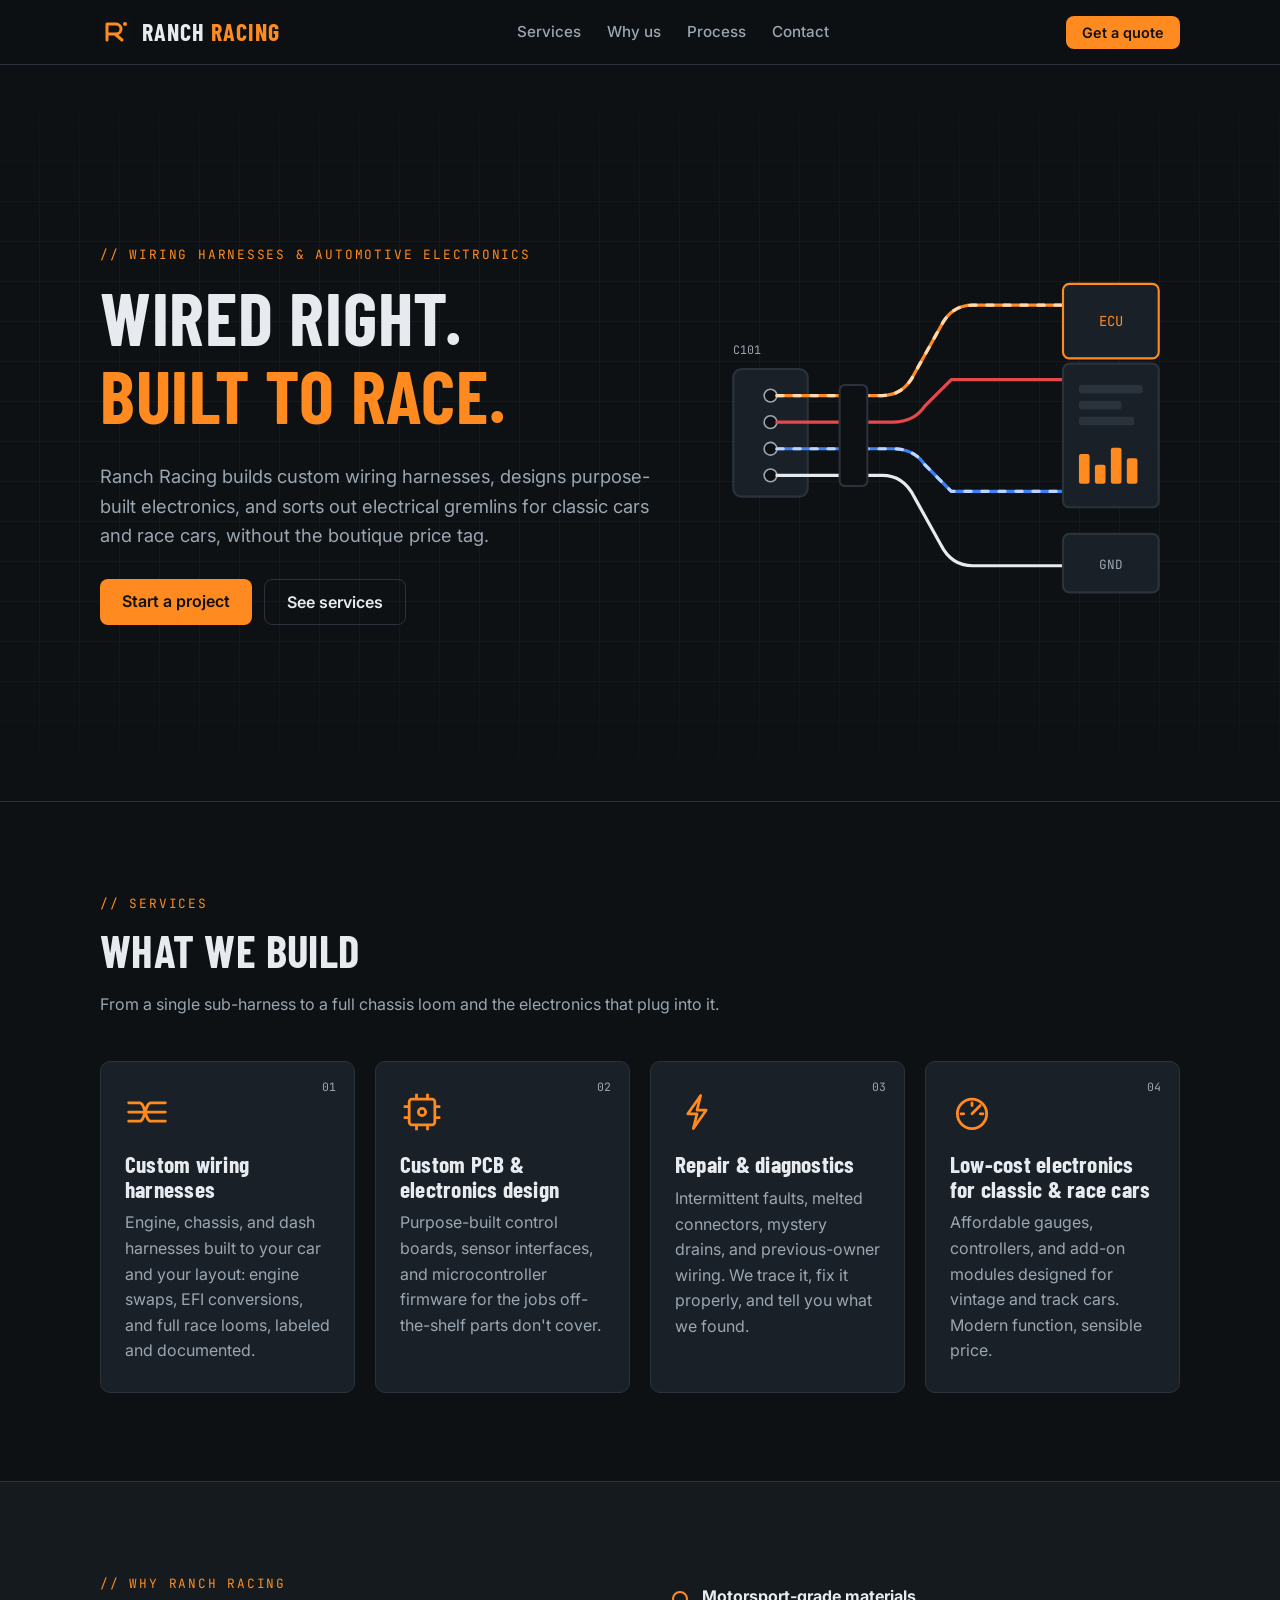
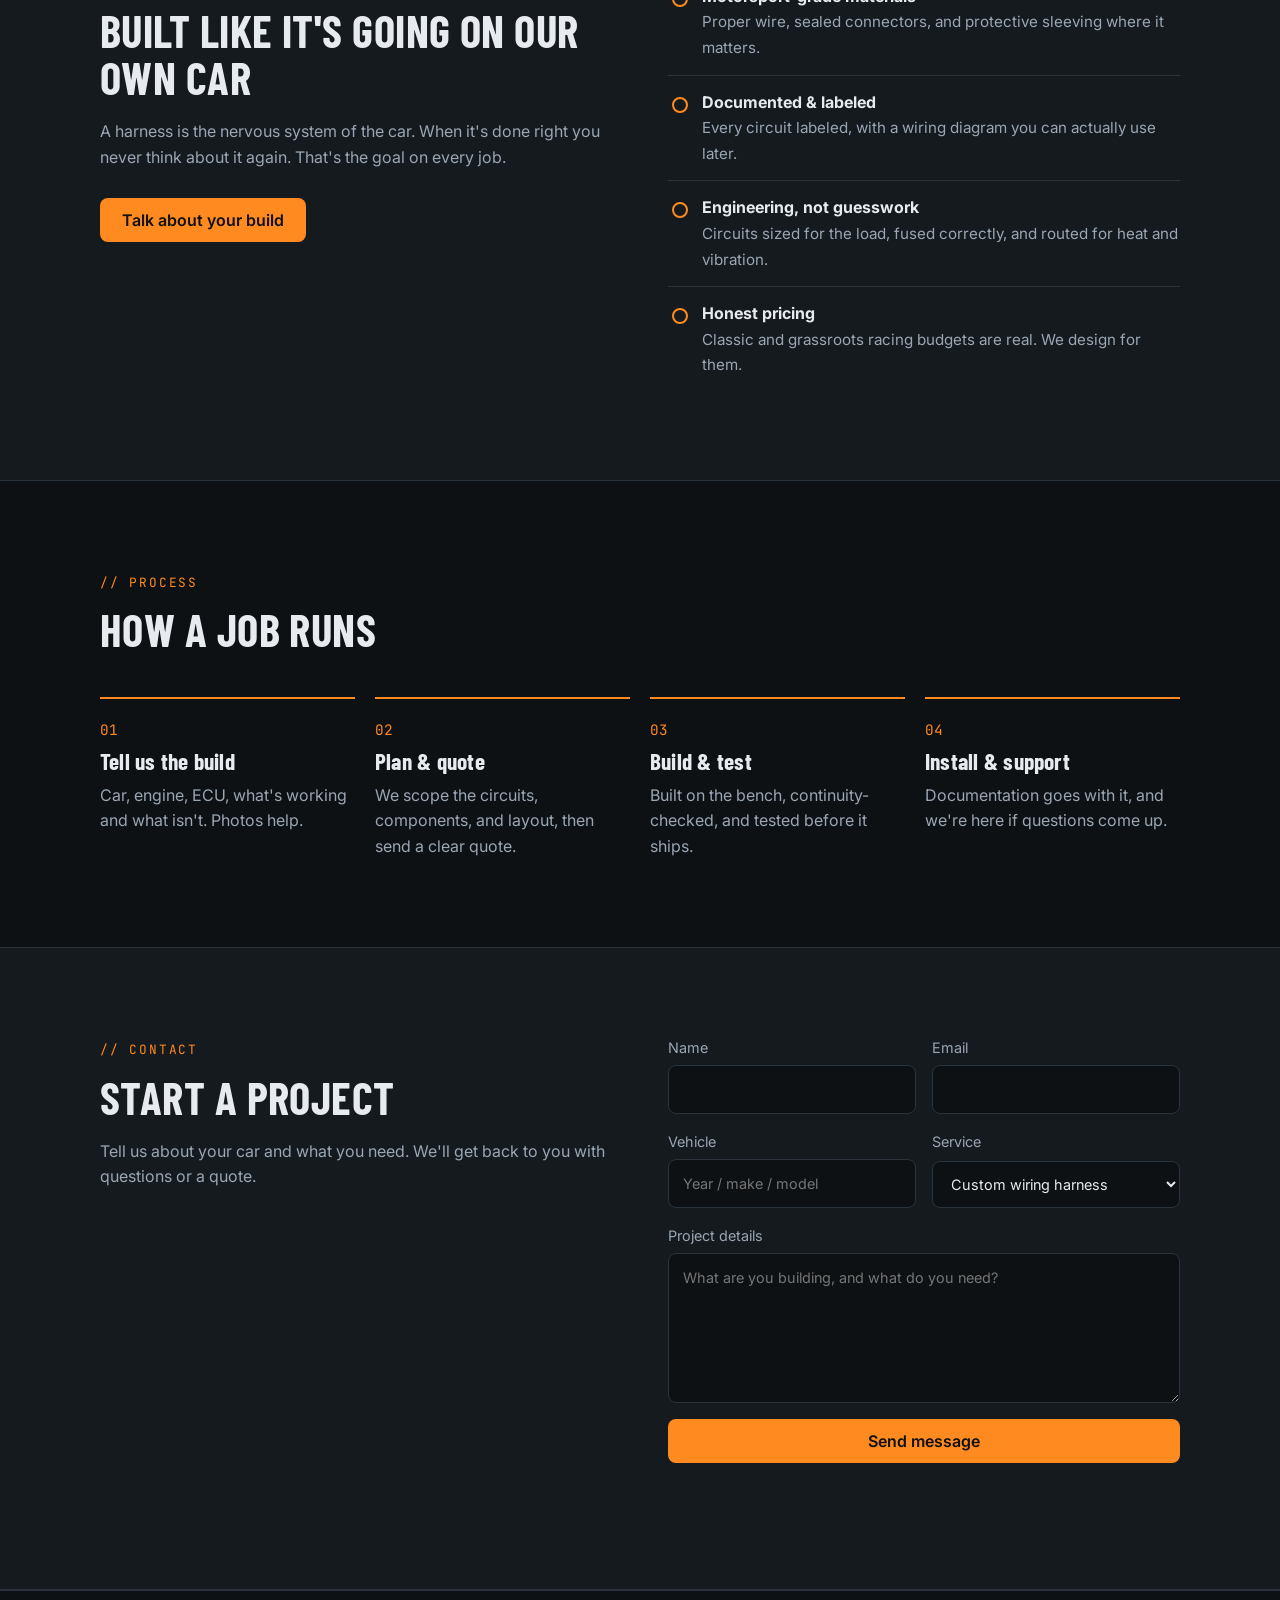
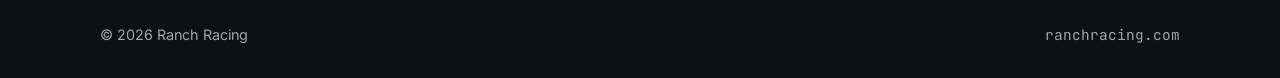
==== index.html @ ec474443 "Initial Ranch Racing site Co-Authored-By: Claude Opus 5.5 <noreply@anthropic.com>" ====
<!doctype html>
<html lang="en">
<head>
  <meta charset="utf-8">
  <meta name="viewport" content="width=device-width, initial-scale=1">
  <title>Ranch Racing | Custom Wiring Harnesses & Automotive Electronics</title>
  <meta name="description" content="Ranch Racing builds custom wiring harnesses, designs custom PCBs and electronics, and repairs electrical systems for classic cars and race cars.">
  <link rel="canonical" href="https://ranchracing.com/">
  <link rel="icon" href="favicon.svg" type="image/svg+xml">
  <meta property="og:title" content="Ranch Racing">
  <meta property="og:description" content="Custom wiring harnesses and low-cost electronics for classic cars and race cars.">
  <meta property="og:url" content="https://ranchracing.com/">
  <meta property="og:type" content="website">
  <link rel="preconnect" href="https://fonts.googleapis.com">
  <link rel="preconnect" href="https://fonts.gstatic.com" crossorigin>
  <link href="https://fonts.googleapis.com/css2?family=Barlow+Condensed:wght@600;700&family=Inter:wght@400;500;600&family=JetBrains+Mono:wght@400;500&display=swap" rel="stylesheet">
  <style>
    :root {
      --bg: #0e1114;
      --bg-2: #151a1f;
      --panel: #1a2027;
      --line: #2a323b;
      --text: #e7ebef;
      --muted: #9aa6b2;
      --accent: #ff8a1f;
      --accent-2: #ffb35c;
      --ok: #3ddc84;
      --radius: 10px;
      --wrap: 1120px;
    }
    * { box-sizing: border-box; }
    html { scroll-behavior: smooth; }
    body {
      margin: 0;
      background: var(--bg);
      color: var(--text);
      font: 16px/1.6 Inter, system-ui, -apple-system, Segoe UI, Roboto, sans-serif;
      -webkit-font-smoothing: antialiased;
    }
    a { color: var(--accent); }
    img, svg { max-width: 100%; display: block; }
    .wrap { max-width: var(--wrap); margin: 0 auto; padding: 0 20px; }
    .mono { font-family: "JetBrains Mono", ui-monospace, monospace; }
    h1, h2, h3 { font-family: "Barlow Condensed", Inter, sans-serif; letter-spacing: .01em; line-height: 1.05; margin: 0 0 .4em; }
    h1 { font-size: clamp(2.6rem, 7vw, 4.6rem); text-transform: uppercase; }
    h2 { font-size: clamp(2rem, 4.5vw, 2.8rem); text-transform: uppercase; }
    h3 { font-size: 1.45rem; }
    p { margin: 0 0 1em; }
    .eyebrow {
      font-family: "JetBrains Mono", monospace; font-size: .8rem; color: var(--accent);
      text-transform: uppercase; letter-spacing: .14em; margin-bottom: .8rem; display: inline-block;
    }

    /* Header */
    header {
      position: sticky; top: 0; z-index: 10;
      background: rgba(14,17,20,.88); backdrop-filter: blur(8px);
      border-bottom: 1px solid var(--line);
    }
    .nav { display: flex; align-items: center; justify-content: space-between; height: 64px; gap: 16px; }
    .brand { display: flex; align-items: center; gap: 10px; text-decoration: none; color: var(--text); }
    .brand img { width: 32px; height: 32px; }
    .brand span { font-family: "Barlow Condensed", sans-serif; font-weight: 700; font-size: 1.5rem; text-transform: uppercase; letter-spacing: .04em; }
    .brand b { color: var(--accent); font-weight: 700; }
    nav ul { list-style: none; display: flex; gap: 26px; margin: 0; padding: 0; }
    nav a { color: var(--muted); text-decoration: none; font-weight: 500; font-size: .95rem; }
    nav a:hover { color: var(--text); }
    .btn {
      display: inline-block; background: var(--accent); color: #111; font-weight: 600;
      padding: 12px 22px; border-radius: 8px; text-decoration: none; border: 0; cursor: pointer;
      font: 600 1rem Inter, sans-serif; transition: background .15s;
    }
    .btn:hover { background: var(--accent-2); }
    .btn.ghost { background: transparent; color: var(--text); border: 1px solid var(--line); }
    .btn.ghost:hover { border-color: var(--accent); }
    .nav .btn { padding: 8px 16px; font-size: .9rem; }
    @media (max-width: 760px) { nav ul { display: none; } }

    /* Hero */
    .hero {
      position: relative; overflow: hidden; border-bottom: 1px solid var(--line);
      background:
        linear-gradient(var(--bg) 0, transparent 30%, transparent 70%, var(--bg) 100%),
        repeating-linear-gradient(0deg, transparent 0 39px, rgba(255,255,255,.035) 39px 40px),
        repeating-linear-gradient(90deg, transparent 0 39px, rgba(255,255,255,.035) 39px 40px);
    }
    .hero .wrap { display: grid; grid-template-columns: 1.1fr .9fr; gap: 40px; align-items: center; padding-top: 88px; padding-bottom: 88px; }
    .hero p.lead { font-size: 1.15rem; color: var(--muted); max-width: 34em; }
    .hero h1 em { font-style: normal; color: var(--accent); }
    .cta { display: flex; gap: 12px; flex-wrap: wrap; margin-top: 28px; }
    .schematic { width: 100%; height: auto; }
    .schematic .wire { fill: none; stroke-width: 3; stroke-linecap: round; stroke-linejoin: round; }
    .schematic .flow { stroke-dasharray: 6 10; animation: flow 1.6s linear infinite; }
    @keyframes flow { to { stroke-dashoffset: -32; } }
    @media (prefers-reduced-motion: reduce) { .schematic .flow { animation: none; } html { scroll-behavior: auto; } }
    @media (max-width: 860px) {
      .hero .wrap { grid-template-columns: 1fr; padding-top: 56px; padding-bottom: 56px; }
      .hero .art { max-width: 460px; }
    }

    /* Sections */
    section { padding: 88px 0; }
    section.alt { background: var(--bg-2); border-top: 1px solid var(--line); border-bottom: 1px solid var(--line); }
    .section-head { max-width: 640px; margin-bottom: 44px; }
    .section-head p { color: var(--muted); }

    .grid { display: grid; gap: 20px; grid-template-columns: repeat(auto-fit, minmax(240px, 1fr)); }
    .card {
      background: var(--panel); border: 1px solid var(--line); border-radius: var(--radius);
      padding: 28px 24px; position: relative; transition: border-color .15s, transform .15s;
    }
    .card:hover { border-color: var(--accent); transform: translateY(-2px); }
    .card .icon { width: 44px; height: 44px; margin-bottom: 18px; color: var(--accent); }
    .card p { color: var(--muted); margin: 0; }
    .card .tag { position: absolute; top: 16px; right: 18px; font-size: .72rem; color: var(--muted); }

    .split { display: grid; grid-template-columns: 1fr 1fr; gap: 56px; align-items: start; }
    @media (max-width: 860px) { .split { grid-template-columns: 1fr; gap: 32px; } }
    .checklist { list-style: none; padding: 0; margin: 0; }
    .checklist li { padding: 14px 0 14px 34px; border-bottom: 1px solid var(--line); position: relative; }
    .checklist li:last-child { border-bottom: 0; }
    .checklist li::before {
      content: ""; position: absolute; left: 4px; top: 21px; width: 12px; height: 12px;
      border: 2px solid var(--accent); border-radius: 50%;
    }
    .checklist strong { display: block; }
    .checklist span { color: var(--muted); font-size: .95rem; }

    .steps { counter-reset: step; display: grid; gap: 20px; grid-template-columns: repeat(auto-fit, minmax(200px, 1fr)); }
    .step { border-top: 2px solid var(--accent); padding-top: 18px; }
    .step::before { counter-increment: step; content: "0" counter(step); font-family: "JetBrains Mono", monospace; color: var(--accent); font-size: .9rem; }
    .step h3 { margin-top: 6px; }
    .step p { color: var(--muted); margin: 0; }

    /* Contact */
    form { display: grid; gap: 16px; }
    .row { display: grid; grid-template-columns: 1fr 1fr; gap: 16px; }
    @media (max-width: 560px) { .row { grid-template-columns: 1fr; } }
    label { display: grid; gap: 6px; font-size: .9rem; color: var(--muted); }
    input, select, textarea {
      width: 100%; background: var(--bg); color: var(--text); border: 1px solid var(--line);
      border-radius: 8px; padding: 12px 14px; font: inherit;
    }
    input:focus, select:focus, textarea:focus { outline: none; border-color: var(--accent); box-shadow: 0 0 0 3px rgba(255,138,31,.2); }
    textarea { min-height: 150px; resize: vertical; }
    .form-note { font-size: .85rem; color: var(--muted); margin: 0; }
    .form-status { font-size: .95rem; margin: 0; min-height: 1.4em; }
    .form-status.ok { color: var(--ok); }
    .form-status.err { color: #ff6b6b; }
    .hp { position: absolute; left: -9999px; }

    footer { border-top: 1px solid var(--line); padding: 32px 0; color: var(--muted); font-size: .9rem; }
    footer .wrap { display: flex; justify-content: space-between; gap: 16px; flex-wrap: wrap; }
  </style>
</head>
<body>

<header>
  <div class="wrap nav">
    <a class="brand" href="#top" aria-label="Ranch Racing home">
      <img src="favicon.svg" alt="">
      <span>Ranch <b>Racing</b></span>
    </a>
    <nav aria-label="Main">
      <ul>
        <li><a href="#services">Services</a></li>
        <li><a href="#why">Why us</a></li>
        <li><a href="#process">Process</a></li>
        <li><a href="#contact">Contact</a></li>
      </ul>
    </nav>
    <a class="btn" href="#contact">Get a quote</a>
  </div>
</header>

<main id="top">
  <section class="hero">
    <div class="wrap">
      <div>
        <span class="eyebrow">// Wiring harnesses &amp; automotive electronics</span>
        <h1>Wired right.<br><em>Built to race.</em></h1>
        <p class="lead">Ranch Racing builds custom wiring harnesses, designs purpose-built electronics, and sorts out electrical gremlins for classic cars and race cars, without the boutique price tag.</p>
        <div class="cta">
          <a class="btn" href="#contact">Start a project</a>
          <a class="btn ghost" href="#services">See services</a>
        </div>
      </div>
      <div class="art" aria-hidden="true">
        <svg class="schematic" viewBox="0 0 440 340">
          <!-- connector block -->
          <rect x="20" y="110" width="70" height="120" rx="8" fill="#1a2027" stroke="#2a323b" stroke-width="2"/>
          <g fill="#0e1114" stroke="#9aa6b2" stroke-width="1.5">
            <circle cx="55" cy="135" r="6"/><circle cx="55" cy="160" r="6"/><circle cx="55" cy="185" r="6"/><circle cx="55" cy="210" r="6"/>
          </g>
          <!-- wires -->
          <path class="wire" stroke="#ff8a1f" d="M61 135 H160 Q180 135 190 115 L215 70 Q225 50 245 50 H330"/>
          <path class="wire flow" stroke="#ffd9b0" d="M61 135 H160 Q180 135 190 115 L215 70 Q225 50 245 50 H330"/>
          <path class="wire" stroke="#e5484d" d="M61 160 H170 Q190 160 200 145 L225 120 H330"/>
          <path class="wire" stroke="#3b82f6" d="M61 185 H170 Q190 185 200 200 L225 225 H330"/>
          <path class="wire flow" stroke="#bcd4ff" d="M61 185 H170 Q190 185 200 200 L225 225 H330"/>
          <path class="wire" stroke="#e7ebef" d="M61 210 H160 Q180 210 190 230 L215 275 Q225 295 245 295 H330"/>
          <!-- heatshrink -->
          <rect x="120" y="125" width="26" height="95" rx="5" fill="#0e1114" stroke="#2a323b" stroke-width="2"/>
          <!-- module -->
          <rect x="330" y="30" width="90" height="70" rx="6" fill="#1a2027" stroke="#ff8a1f" stroke-width="2"/>
          <text x="375" y="70" fill="#ff8a1f" font-family="JetBrains Mono, monospace" font-size="13" text-anchor="middle">ECU</text>
          <rect x="330" y="105" width="90" height="135" rx="6" fill="#1a2027" stroke="#2a323b" stroke-width="2"/>
          <g fill="#2a323b"><rect x="345" y="125" width="60" height="8" rx="2"/><rect x="345" y="140" width="40" height="8" rx="2"/><rect x="345" y="155" width="52" height="8" rx="2"/></g>
          <g fill="#ff8a1f"><rect x="345" y="190" width="10" height="28" rx="2"/><rect x="360" y="200" width="10" height="18" rx="2"/><rect x="375" y="184" width="10" height="34" rx="2"/><rect x="390" y="194" width="10" height="24" rx="2"/></g>
          <rect x="330" y="265" width="90" height="55" rx="6" fill="#1a2027" stroke="#2a323b" stroke-width="2"/>
          <text x="375" y="298" fill="#9aa6b2" font-family="JetBrains Mono, monospace" font-size="12" text-anchor="middle">GND</text>
          <text x="20" y="96" fill="#9aa6b2" font-family="JetBrains Mono, monospace" font-size="11">C101</text>
        </svg>
      </div>
    </div>
  </section>

  <section id="services">
    <div class="wrap">
      <div class="section-head">
        <span class="eyebrow">// Services</span>
        <h2>What we build</h2>
        <p>From a single sub-harness to a full chassis loom and the electronics that plug into it.</p>
      </div>
      <div class="grid">
        <article class="card">
          <span class="tag mono">01</span>
          <svg class="icon" viewBox="0 0 48 48" fill="none" stroke="currentColor" stroke-width="3" stroke-linecap="round"><path d="M4 14h12c6 0 6 20 12 20h16M4 24h40M4 34h12c6 0 6-20 12-20h16"/></svg>
          <h3>Custom wiring harnesses</h3>
          <p>Engine, chassis, and dash harnesses built to your car and your layout: engine swaps, EFI conversions, and full race looms, labeled and documented.</p>
        </article>
        <article class="card">
          <span class="tag mono">02</span>
          <svg class="icon" viewBox="0 0 48 48" fill="none" stroke="currentColor" stroke-width="3" stroke-linejoin="round"><rect x="10" y="10" width="28" height="28" rx="3"/><path d="M18 4v6M30 4v6M18 38v6M30 38v6M4 18h6M4 30h6M38 18h6M38 30h6"/><circle cx="24" cy="24" r="4"/></svg>
          <h3>Custom PCB &amp; electronics design</h3>
          <p>Purpose-built control boards, sensor interfaces, and microcontroller firmware for the jobs off-the-shelf parts don't cover.</p>
        </article>
        <article class="card">
          <span class="tag mono">03</span>
          <svg class="icon" viewBox="0 0 48 48" fill="none" stroke="currentColor" stroke-width="3" stroke-linecap="round" stroke-linejoin="round"><path d="M28 6 14 26h10l-4 16 14-20H24z"/></svg>
          <h3>Repair &amp; diagnostics</h3>
          <p>Intermittent faults, melted connectors, mystery drains, and previous-owner wiring. We trace it, fix it properly, and tell you what we found.</p>
        </article>
        <article class="card">
          <span class="tag mono">04</span>
          <svg class="icon" viewBox="0 0 48 48" fill="none" stroke="currentColor" stroke-width="3" stroke-linecap="round"><circle cx="24" cy="26" r="16"/><path d="M24 26 33 17M12 26h3M33 26h3M24 14v3"/></svg>
          <h3>Low-cost electronics for classic &amp; race cars</h3>
          <p>Affordable gauges, controllers, and add-on modules designed for vintage and track cars. Modern function, sensible price.</p>
        </article>
      </div>
    </div>
  </section>

  <section id="why" class="alt">
    <div class="wrap split">
      <div>
        <span class="eyebrow">// Why Ranch Racing</span>
        <h2>Built like it's going on our own car</h2>
        <p style="color:var(--muted)">A harness is the nervous system of the car. When it's done right you never think about it again. That's the goal on every job.</p>
        <a class="btn" href="#contact" style="margin-top:12px">Talk about your build</a>
      </div>
      <ul class="checklist">
        <li><strong>Motorsport-grade materials</strong><span>Proper wire, sealed connectors, and protective sleeving where it matters.</span></li>
        <li><strong>Documented &amp; labeled</strong><span>Every circuit labeled, with a wiring diagram you can actually use later.</span></li>
        <li><strong>Engineering, not guesswork</strong><span>Circuits sized for the load, fused correctly, and routed for heat and vibration.</span></li>
        <li><strong>Honest pricing</strong><span>Classic and grassroots racing budgets are real. We design for them.</span></li>
      </ul>
    </div>
  </section>

  <section id="process">
    <div class="wrap">
      <div class="section-head">
        <span class="eyebrow">// Process</span>
        <h2>How a job runs</h2>
      </div>
      <div class="steps">
        <div class="step"><h3>Tell us the build</h3><p>Car, engine, ECU, what's working and what isn't. Photos help.</p></div>
        <div class="step"><h3>Plan &amp; quote</h3><p>We scope the circuits, components, and layout, then send a clear quote.</p></div>
        <div class="step"><h3>Build &amp; test</h3><p>Built on the bench, continuity-checked, and tested before it ships.</p></div>
        <div class="step"><h3>Install &amp; support</h3><p>Documentation goes with it, and we're here if questions come up.</p></div>
      </div>
    </div>
  </section>

  <section id="contact" class="alt">
    <div class="wrap split">
      <div>
        <span class="eyebrow">// Contact</span>
        <h2>Start a project</h2>
        <p style="color:var(--muted)">Tell us about your car and what you need. We'll get back to you with questions or a quote.</p>
      </div>
      <!-- FORMSPREE: replace YOUR_FORM_ID below with the ID from formspree.io (the part after /f/) -->
      <form id="contact-form" action="https://formspree.io/f/YOUR_FORM_ID" method="POST">
        <div class="row">
          <label>Name<input name="name" autocomplete="name" required></label>
          <label>Email<input type="email" name="email" autocomplete="email" required></label>
        </div>
        <div class="row">
          <label>Vehicle<input name="vehicle" placeholder="Year / make / model"></label>
          <label>Service
            <select name="service">
              <option>Custom wiring harness</option>
              <option>Custom PCB / electronics</option>
              <option>Repair &amp; diagnostics</option>
              <option>Classic / race car electronics</option>
              <option>Something else</option>
            </select>
          </label>
        </div>
        <label>Project details<textarea name="message" required placeholder="What are you building, and what do you need?"></textarea></label>
        <input class="hp" type="text" name="_gotcha" tabindex="-1" autocomplete="off" aria-hidden="true">
        <button class="btn" type="submit">Send message</button>
        <p class="form-status" id="form-status" role="status" aria-live="polite"></p>
      </form>
    </div>
  </section>
</main>

<footer>
  <div class="wrap">
    <span>&copy; <span id="year">2026</span> Ranch Racing</span>
    <span class="mono">ranchracing.com</span>
  </div>
</footer>

<script>
  document.getElementById('year').textContent = new Date().getFullYear();

  const form = document.getElementById('contact-form');
  const status = document.getElementById('form-status');
  form.addEventListener('submit', async (e) => {
    e.preventDefault();
    const btn = form.querySelector('button');
    btn.disabled = true;
    status.className = 'form-status';
    status.textContent = 'Sending…';
    try {
      const res = await fetch(form.action, {
        method: 'POST',
        body: new FormData(form),
        headers: { Accept: 'application/json' }
      });
      if (!res.ok) throw new Error();
      form.reset();
      status.className = 'form-status ok';
      status.textContent = 'Thanks! Your message is on its way. We\'ll be in touch soon.';
    } catch {
      status.className = 'form-status err';
      status.textContent = 'Something went wrong sending that. Please try again in a moment.';
    } finally {
      btn.disabled = false;
    }
  });
</script>
</body>
</html>
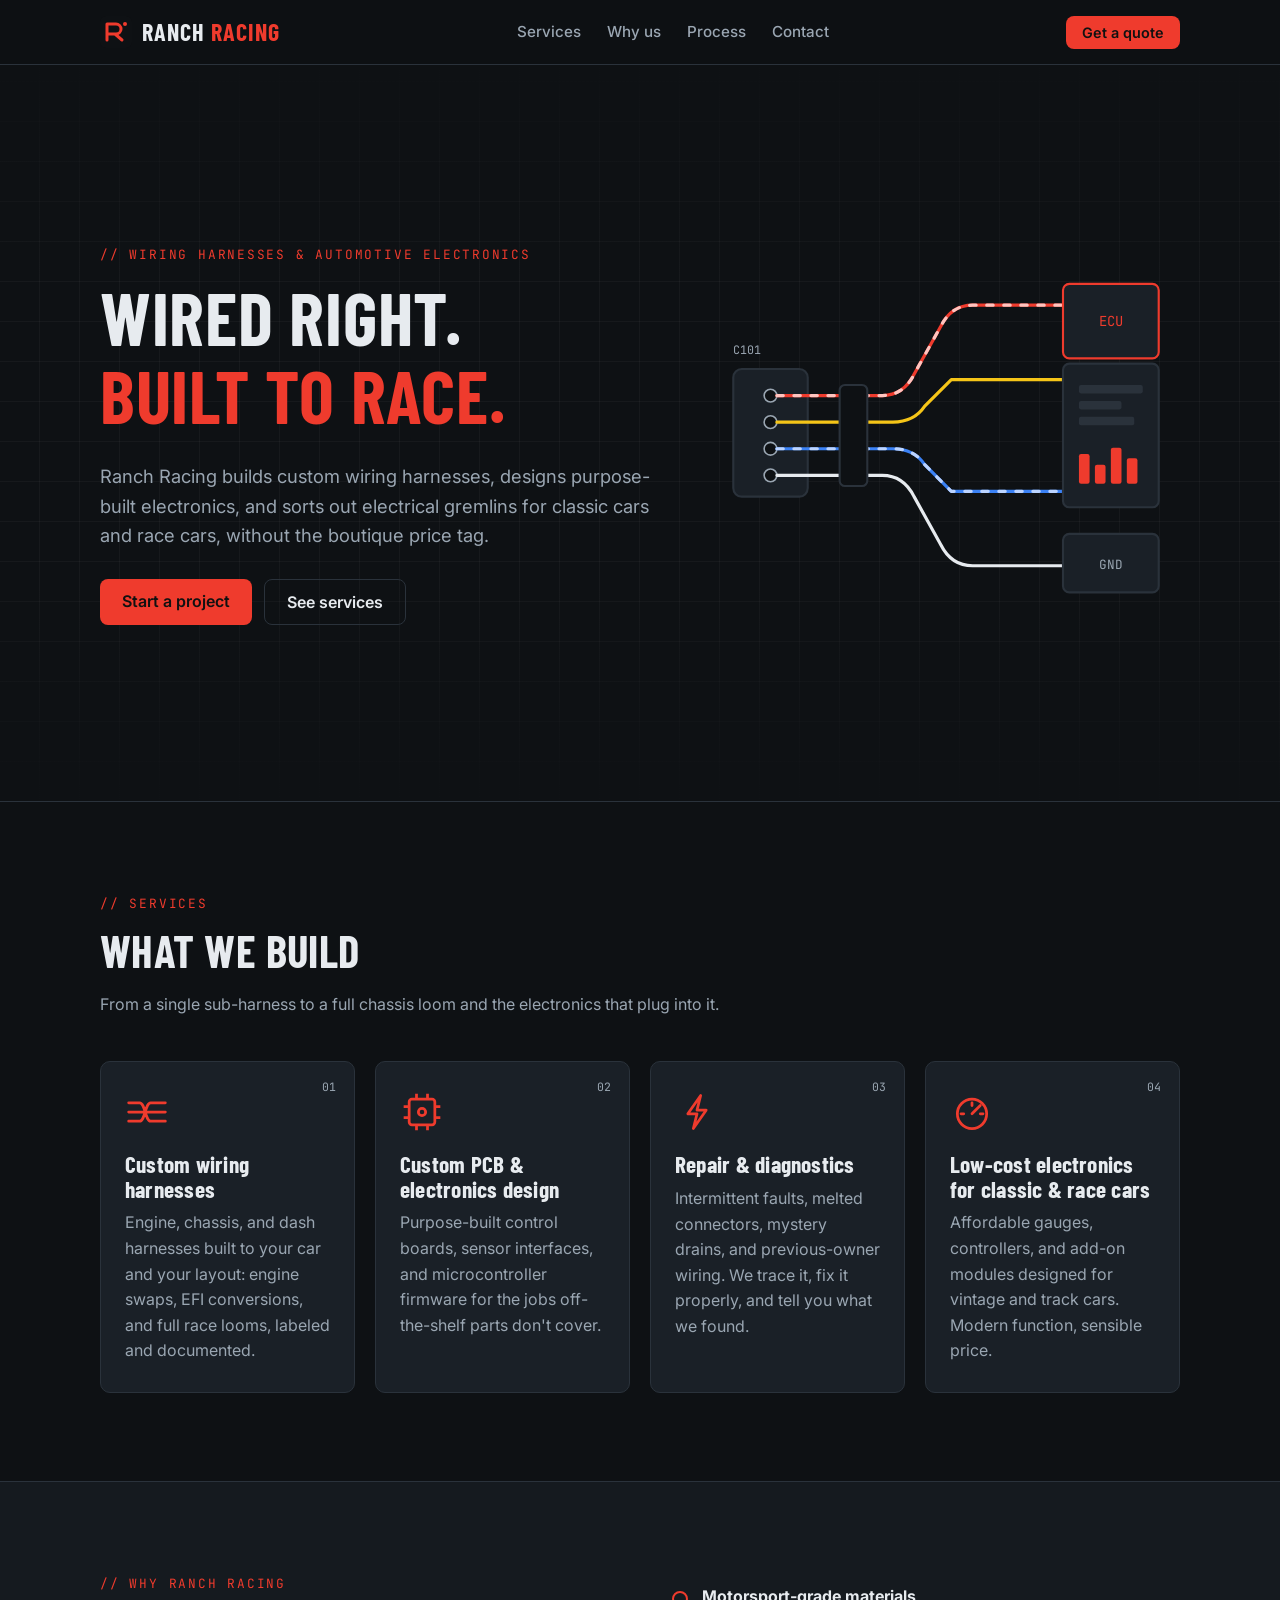
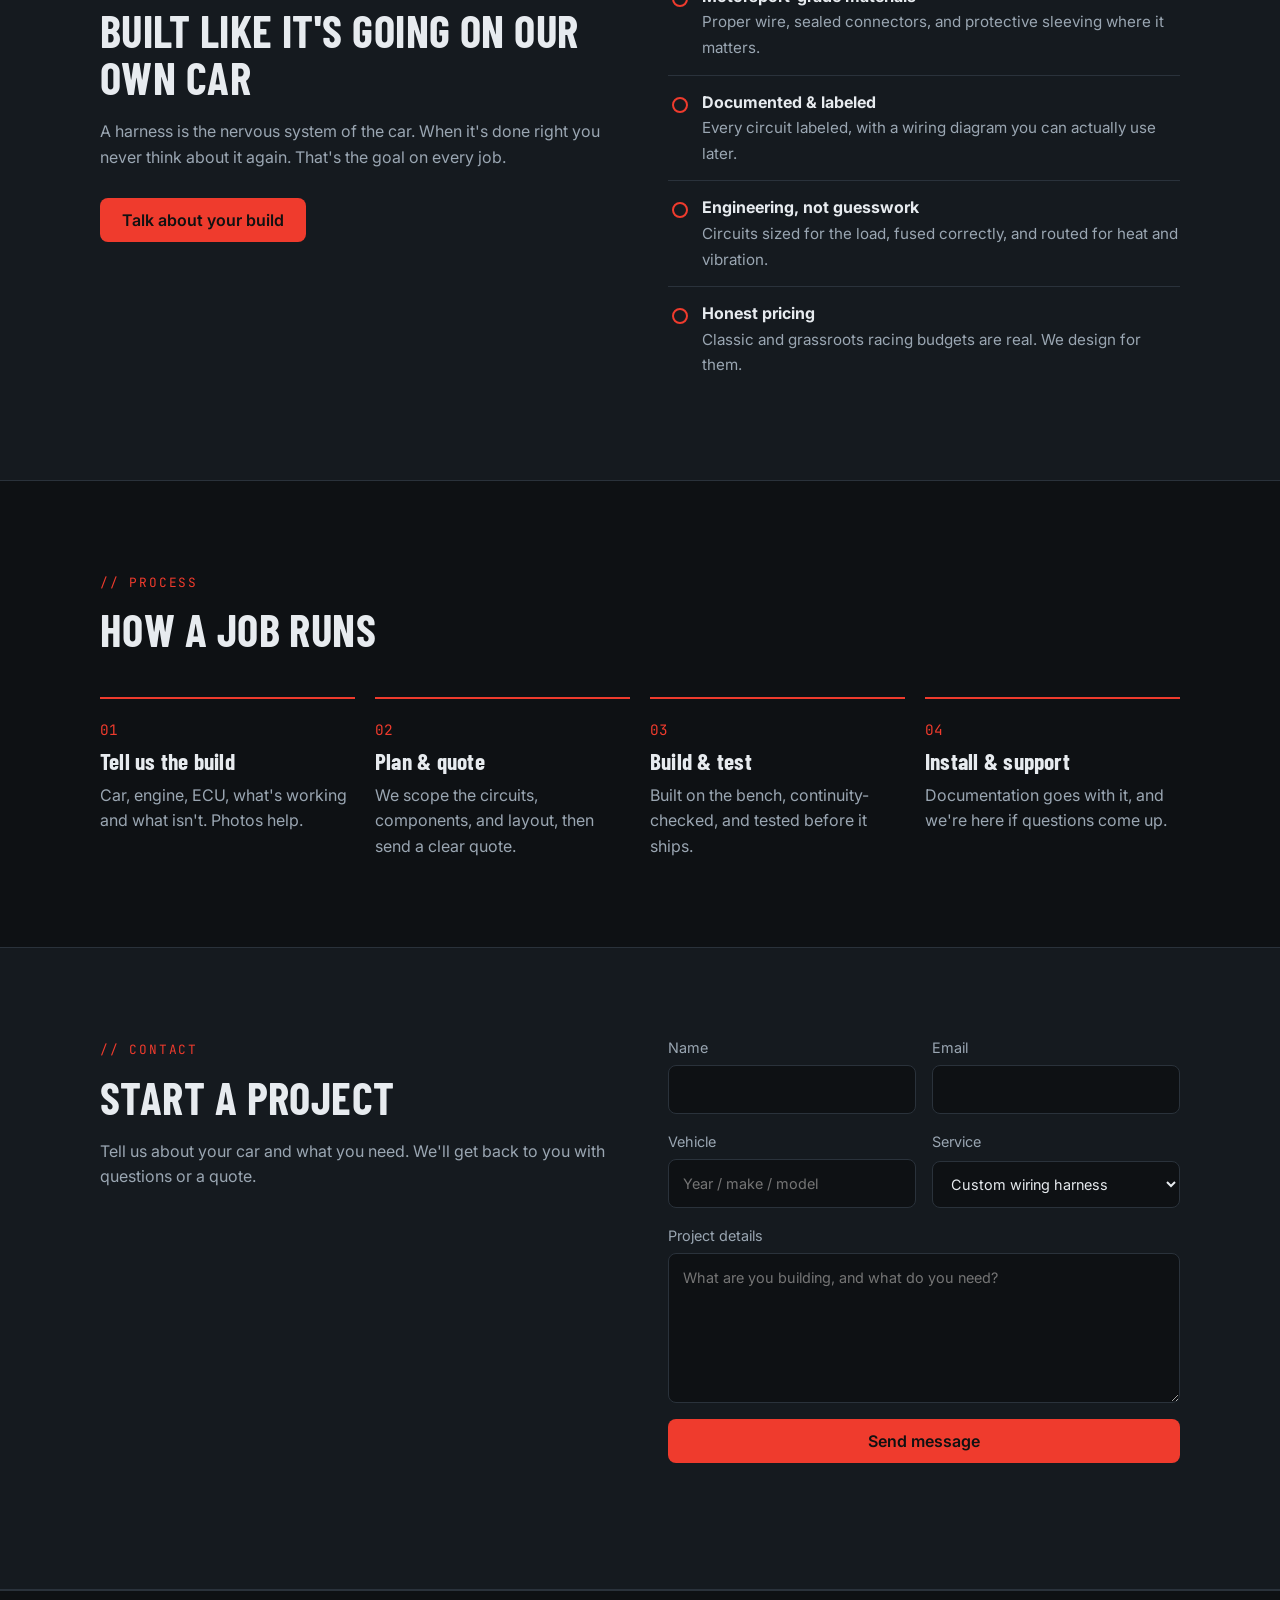
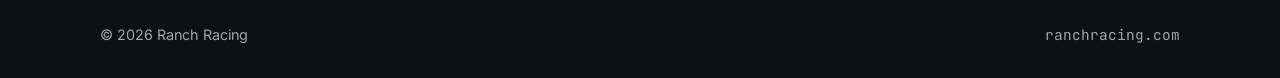
==== commit d5684d09: "Switch accent color from orange to red Co-Authored-By: Claude Opus 5.5 <noreply@anthropic.com>" ====
--- a/index.html
+++ b/index.html
@@ -22,8 +22,8 @@
       --line: #2a323b;
       --text: #e7ebef;
       --muted: #9aa6b2;
-      --accent: #ff8a1f;
-      --accent-2: #ffb35c;
+      --accent: #ef3b2d;
+      --accent-2: #ff6b5e;
       --ok: #3ddc84;
       --radius: 10px;
       --wrap: 1120px;
@@ -141,7 +141,7 @@
       width: 100%; background: var(--bg); color: var(--text); border: 1px solid var(--line);
       border-radius: 8px; padding: 12px 14px; font: inherit;
     }
-    input:focus, select:focus, textarea:focus { outline: none; border-color: var(--accent); box-shadow: 0 0 0 3px rgba(255,138,31,.2); }
+    input:focus, select:focus, textarea:focus { outline: none; border-color: var(--accent); box-shadow: 0 0 0 3px rgba(239,59,45,.2); }
     textarea { min-height: 150px; resize: vertical; }
     .form-note { font-size: .85rem; color: var(--muted); margin: 0; }
     .form-status { font-size: .95rem; margin: 0; min-height: 1.4em; }
@@ -193,20 +193,20 @@
             <circle cx="55" cy="135" r="6"/><circle cx="55" cy="160" r="6"/><circle cx="55" cy="185" r="6"/><circle cx="55" cy="210" r="6"/>
           </g>
           <!-- wires -->
-          <path class="wire" stroke="#ff8a1f" d="M61 135 H160 Q180 135 190 115 L215 70 Q225 50 245 50 H330"/>
-          <path class="wire flow" stroke="#ffd9b0" d="M61 135 H160 Q180 135 190 115 L215 70 Q225 50 245 50 H330"/>
-          <path class="wire" stroke="#e5484d" d="M61 160 H170 Q190 160 200 145 L225 120 H330"/>
+          <path class="wire" stroke="#ef3b2d" d="M61 135 H160 Q180 135 190 115 L215 70 Q225 50 245 50 H330"/>
+          <path class="wire flow" stroke="#ffc4bf" d="M61 135 H160 Q180 135 190 115 L215 70 Q225 50 245 50 H330"/>
+          <path class="wire" stroke="#f5c518" d="M61 160 H170 Q190 160 200 145 L225 120 H330"/>
           <path class="wire" stroke="#3b82f6" d="M61 185 H170 Q190 185 200 200 L225 225 H330"/>
           <path class="wire flow" stroke="#bcd4ff" d="M61 185 H170 Q190 185 200 200 L225 225 H330"/>
           <path class="wire" stroke="#e7ebef" d="M61 210 H160 Q180 210 190 230 L215 275 Q225 295 245 295 H330"/>
           <!-- heatshrink -->
           <rect x="120" y="125" width="26" height="95" rx="5" fill="#0e1114" stroke="#2a323b" stroke-width="2"/>
           <!-- module -->
-          <rect x="330" y="30" width="90" height="70" rx="6" fill="#1a2027" stroke="#ff8a1f" stroke-width="2"/>
-          <text x="375" y="70" fill="#ff8a1f" font-family="JetBrains Mono, monospace" font-size="13" text-anchor="middle">ECU</text>
+          <rect x="330" y="30" width="90" height="70" rx="6" fill="#1a2027" stroke="#ef3b2d" stroke-width="2"/>
+          <text x="375" y="70" fill="#ef3b2d" font-family="JetBrains Mono, monospace" font-size="13" text-anchor="middle">ECU</text>
           <rect x="330" y="105" width="90" height="135" rx="6" fill="#1a2027" stroke="#2a323b" stroke-width="2"/>
           <g fill="#2a323b"><rect x="345" y="125" width="60" height="8" rx="2"/><rect x="345" y="140" width="40" height="8" rx="2"/><rect x="345" y="155" width="52" height="8" rx="2"/></g>
-          <g fill="#ff8a1f"><rect x="345" y="190" width="10" height="28" rx="2"/><rect x="360" y="200" width="10" height="18" rx="2"/><rect x="375" y="184" width="10" height="34" rx="2"/><rect x="390" y="194" width="10" height="24" rx="2"/></g>
+          <g fill="#ef3b2d"><rect x="345" y="190" width="10" height="28" rx="2"/><rect x="360" y="200" width="10" height="18" rx="2"/><rect x="375" y="184" width="10" height="34" rx="2"/><rect x="390" y="194" width="10" height="24" rx="2"/></g>
           <rect x="330" y="265" width="90" height="55" rx="6" fill="#1a2027" stroke="#2a323b" stroke-width="2"/>
           <text x="375" y="298" fill="#9aa6b2" font-family="JetBrains Mono, monospace" font-size="12" text-anchor="middle">GND</text>
           <text x="20" y="96" fill="#9aa6b2" font-family="JetBrains Mono, monospace" font-size="11">C101</text>
@@ -290,8 +290,8 @@
         <h2>Start a project</h2>
         <p style="color:var(--muted)">Tell us about your car and what you need. We'll get back to you with questions or a quote.</p>
       </div>
-      <!-- FORMSPREE: replace YOUR_FORM_ID below with the ID from formspree.io (the part after /f/) -->
-      <form id="contact-form" action="https://formspree.io/f/YOUR_FORM_ID" method="POST">
+      <!-- Contact form submissions go to Formspree (formspree.io/f/xdeavprg) -->
+      <form id="contact-form" action="https://formspree.io/f/xdeavprg" method="POST">
         <div class="row">
           <label>Name<input name="name" autocomplete="name" required></label>
           <label>Email<input type="email" name="email" autocomplete="email" required></label>
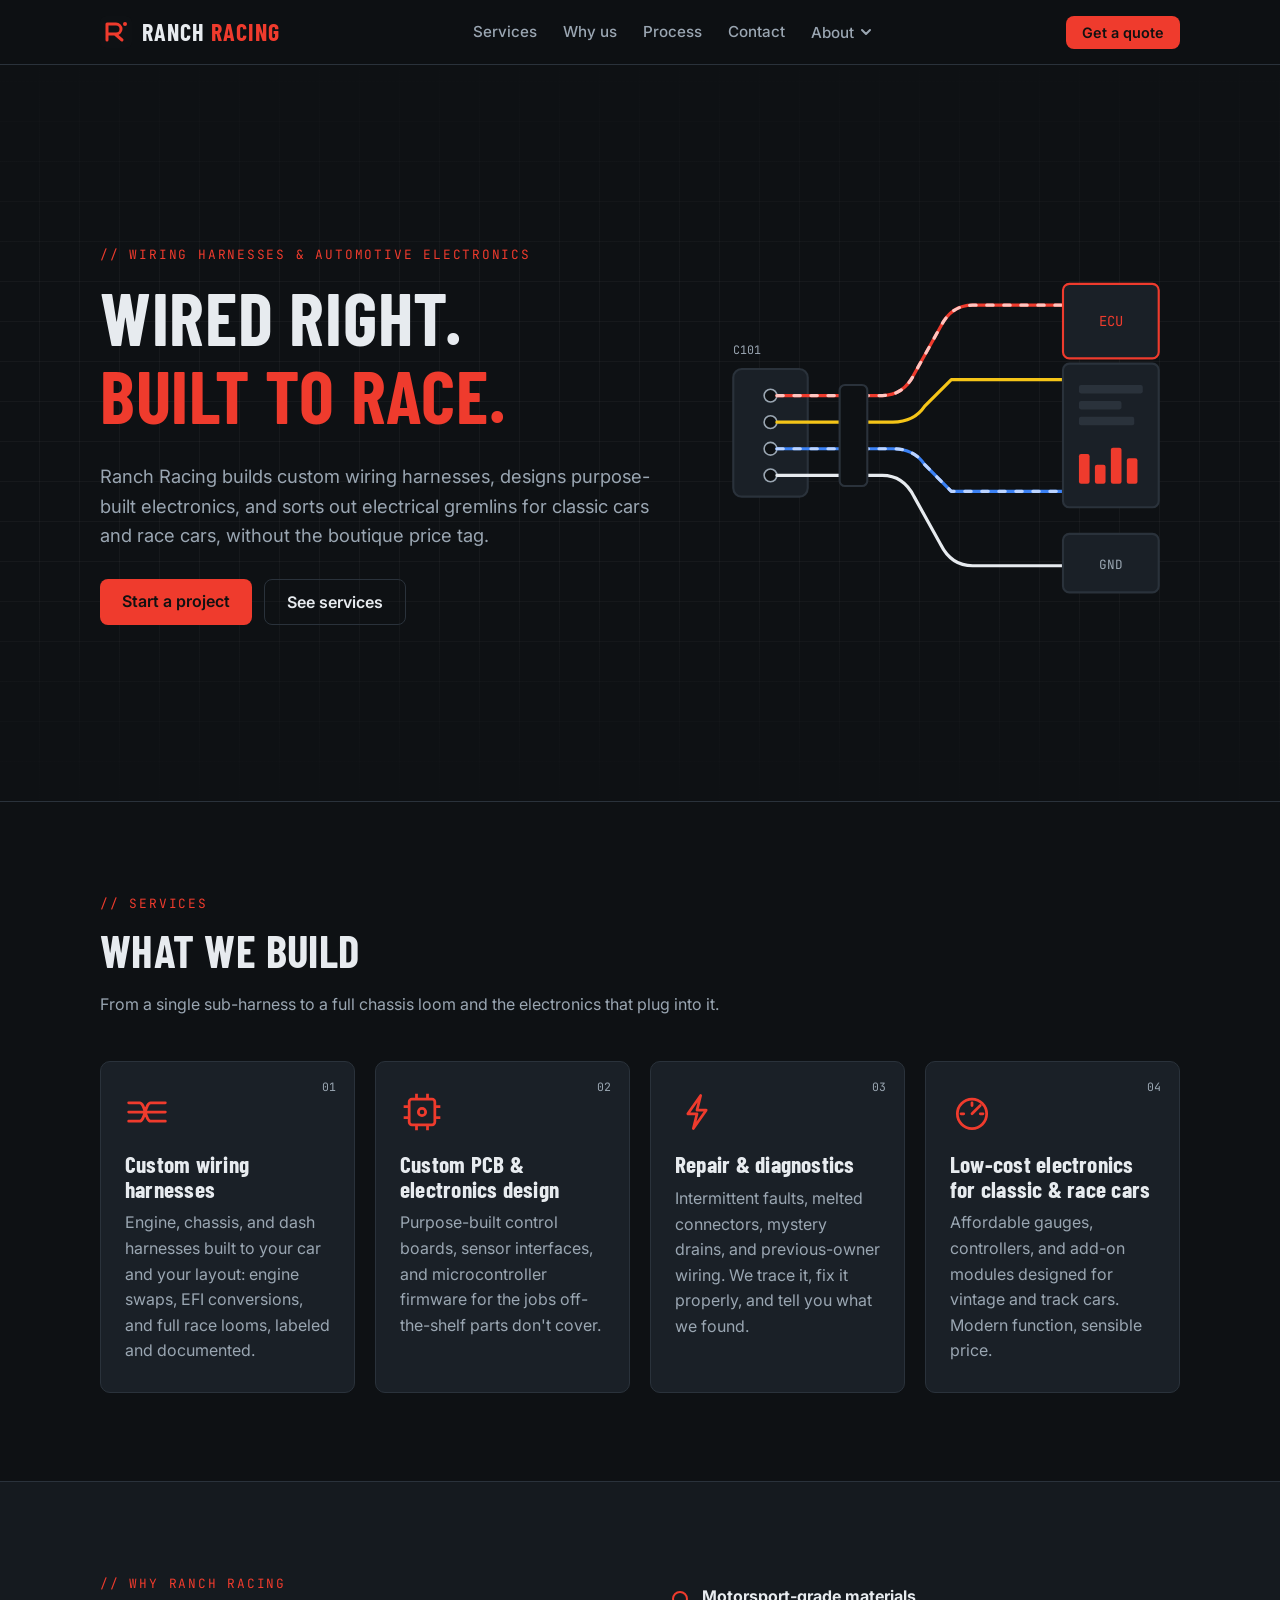
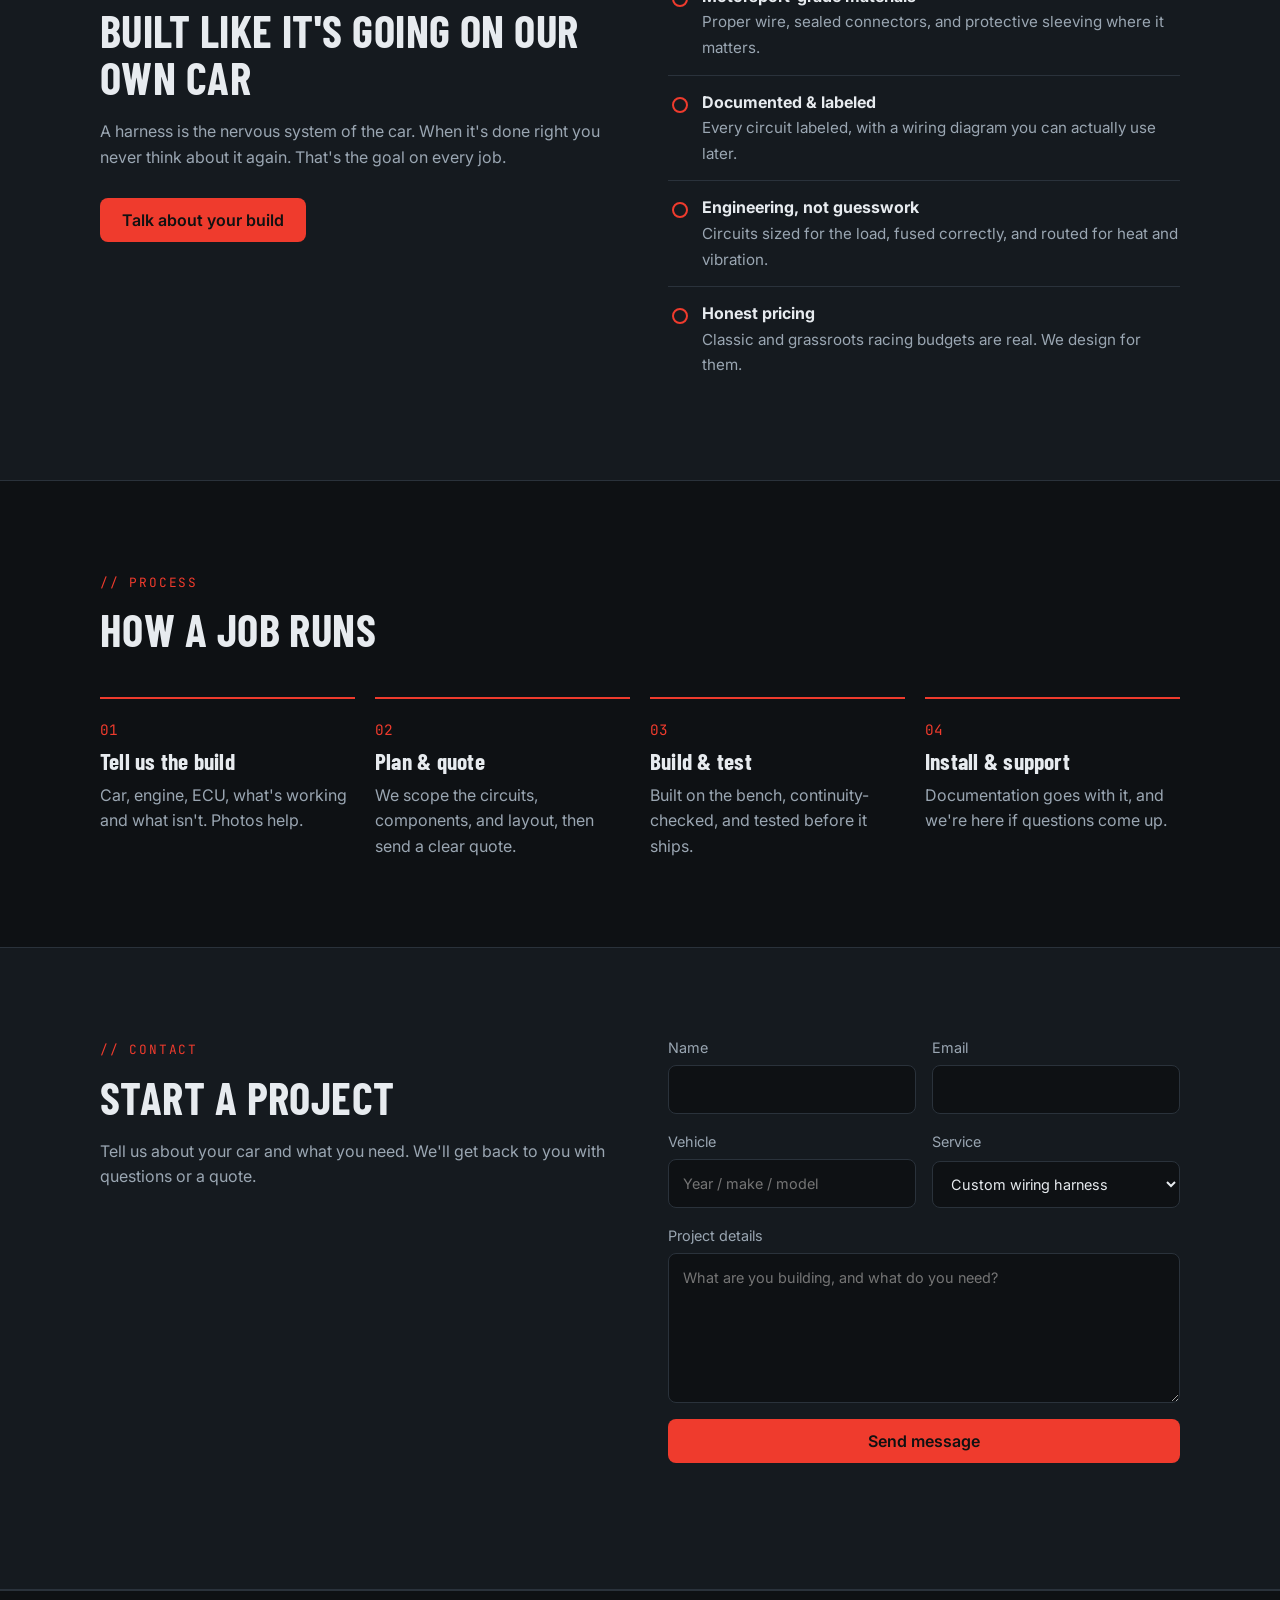
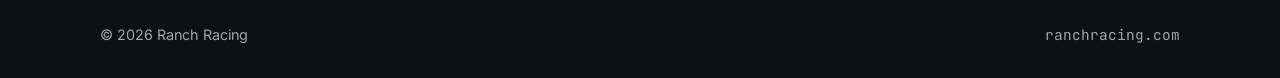
==== commit 58226c38: "Add About drop-down and draft Projects/Who we are/Testimonials/General info pages Pages contain [bra" ====
--- a/index.html
+++ b/index.html
@@ -14,144 +14,7 @@
   <link rel="preconnect" href="https://fonts.googleapis.com">
   <link rel="preconnect" href="https://fonts.gstatic.com" crossorigin>
   <link href="https://fonts.googleapis.com/css2?family=Barlow+Condensed:wght@600;700&family=Inter:wght@400;500;600&family=JetBrains+Mono:wght@400;500&display=swap" rel="stylesheet">
-  <style>
-    :root {
-      --bg: #0e1114;
-      --bg-2: #151a1f;
-      --panel: #1a2027;
-      --line: #2a323b;
-      --text: #e7ebef;
-      --muted: #9aa6b2;
-      --accent: #ef3b2d;
-      --accent-2: #ff6b5e;
-      --ok: #3ddc84;
-      --radius: 10px;
-      --wrap: 1120px;
-    }
-    * { box-sizing: border-box; }
-    html { scroll-behavior: smooth; }
-    body {
-      margin: 0;
-      background: var(--bg);
-      color: var(--text);
-      font: 16px/1.6 Inter, system-ui, -apple-system, Segoe UI, Roboto, sans-serif;
-      -webkit-font-smoothing: antialiased;
-    }
-    a { color: var(--accent); }
-    img, svg { max-width: 100%; display: block; }
-    .wrap { max-width: var(--wrap); margin: 0 auto; padding: 0 20px; }
-    .mono { font-family: "JetBrains Mono", ui-monospace, monospace; }
-    h1, h2, h3 { font-family: "Barlow Condensed", Inter, sans-serif; letter-spacing: .01em; line-height: 1.05; margin: 0 0 .4em; }
-    h1 { font-size: clamp(2.6rem, 7vw, 4.6rem); text-transform: uppercase; }
-    h2 { font-size: clamp(2rem, 4.5vw, 2.8rem); text-transform: uppercase; }
-    h3 { font-size: 1.45rem; }
-    p { margin: 0 0 1em; }
-    .eyebrow {
-      font-family: "JetBrains Mono", monospace; font-size: .8rem; color: var(--accent);
-      text-transform: uppercase; letter-spacing: .14em; margin-bottom: .8rem; display: inline-block;
-    }
-
-    /* Header */
-    header {
-      position: sticky; top: 0; z-index: 10;
-      background: rgba(14,17,20,.88); backdrop-filter: blur(8px);
-      border-bottom: 1px solid var(--line);
-    }
-    .nav { display: flex; align-items: center; justify-content: space-between; height: 64px; gap: 16px; }
-    .brand { display: flex; align-items: center; gap: 10px; text-decoration: none; color: var(--text); }
-    .brand img { width: 32px; height: 32px; }
-    .brand span { font-family: "Barlow Condensed", sans-serif; font-weight: 700; font-size: 1.5rem; text-transform: uppercase; letter-spacing: .04em; }
-    .brand b { color: var(--accent); font-weight: 700; }
-    nav ul { list-style: none; display: flex; gap: 26px; margin: 0; padding: 0; }
-    nav a { color: var(--muted); text-decoration: none; font-weight: 500; font-size: .95rem; }
-    nav a:hover { color: var(--text); }
-    .btn {
-      display: inline-block; background: var(--accent); color: #111; font-weight: 600;
-      padding: 12px 22px; border-radius: 8px; text-decoration: none; border: 0; cursor: pointer;
-      font: 600 1rem Inter, sans-serif; transition: background .15s;
-    }
-    .btn:hover { background: var(--accent-2); }
-    .btn.ghost { background: transparent; color: var(--text); border: 1px solid var(--line); }
-    .btn.ghost:hover { border-color: var(--accent); }
-    .nav .btn { padding: 8px 16px; font-size: .9rem; }
-    @media (max-width: 760px) { nav ul { display: none; } }
-
-    /* Hero */
-    .hero {
-      position: relative; overflow: hidden; border-bottom: 1px solid var(--line);
-      background:
-        linear-gradient(var(--bg) 0, transparent 30%, transparent 70%, var(--bg) 100%),
-        repeating-linear-gradient(0deg, transparent 0 39px, rgba(255,255,255,.035) 39px 40px),
-        repeating-linear-gradient(90deg, transparent 0 39px, rgba(255,255,255,.035) 39px 40px);
-    }
-    .hero .wrap { display: grid; grid-template-columns: 1.1fr .9fr; gap: 40px; align-items: center; padding-top: 88px; padding-bottom: 88px; }
-    .hero p.lead { font-size: 1.15rem; color: var(--muted); max-width: 34em; }
-    .hero h1 em { font-style: normal; color: var(--accent); }
-    .cta { display: flex; gap: 12px; flex-wrap: wrap; margin-top: 28px; }
-    .schematic { width: 100%; height: auto; }
-    .schematic .wire { fill: none; stroke-width: 3; stroke-linecap: round; stroke-linejoin: round; }
-    .schematic .flow { stroke-dasharray: 6 10; animation: flow 1.6s linear infinite; }
-    @keyframes flow { to { stroke-dashoffset: -32; } }
-    @media (prefers-reduced-motion: reduce) { .schematic .flow { animation: none; } html { scroll-behavior: auto; } }
-    @media (max-width: 860px) {
-      .hero .wrap { grid-template-columns: 1fr; padding-top: 56px; padding-bottom: 56px; }
-      .hero .art { max-width: 460px; }
-    }
-
-    /* Sections */
-    section { padding: 88px 0; }
-    section.alt { background: var(--bg-2); border-top: 1px solid var(--line); border-bottom: 1px solid var(--line); }
-    .section-head { max-width: 640px; margin-bottom: 44px; }
-    .section-head p { color: var(--muted); }
-
-    .grid { display: grid; gap: 20px; grid-template-columns: repeat(auto-fit, minmax(240px, 1fr)); }
-    .card {
-      background: var(--panel); border: 1px solid var(--line); border-radius: var(--radius);
-      padding: 28px 24px; position: relative; transition: border-color .15s, transform .15s;
-    }
-    .card:hover { border-color: var(--accent); transform: translateY(-2px); }
-    .card .icon { width: 44px; height: 44px; margin-bottom: 18px; color: var(--accent); }
-    .card p { color: var(--muted); margin: 0; }
-    .card .tag { position: absolute; top: 16px; right: 18px; font-size: .72rem; color: var(--muted); }
-
-    .split { display: grid; grid-template-columns: 1fr 1fr; gap: 56px; align-items: start; }
-    @media (max-width: 860px) { .split { grid-template-columns: 1fr; gap: 32px; } }
-    .checklist { list-style: none; padding: 0; margin: 0; }
-    .checklist li { padding: 14px 0 14px 34px; border-bottom: 1px solid var(--line); position: relative; }
-    .checklist li:last-child { border-bottom: 0; }
-    .checklist li::before {
-      content: ""; position: absolute; left: 4px; top: 21px; width: 12px; height: 12px;
-      border: 2px solid var(--accent); border-radius: 50%;
-    }
-    .checklist strong { display: block; }
-    .checklist span { color: var(--muted); font-size: .95rem; }
-
-    .steps { counter-reset: step; display: grid; gap: 20px; grid-template-columns: repeat(auto-fit, minmax(200px, 1fr)); }
-    .step { border-top: 2px solid var(--accent); padding-top: 18px; }
-    .step::before { counter-increment: step; content: "0" counter(step); font-family: "JetBrains Mono", monospace; color: var(--accent); font-size: .9rem; }
-    .step h3 { margin-top: 6px; }
-    .step p { color: var(--muted); margin: 0; }
-
-    /* Contact */
-    form { display: grid; gap: 16px; }
-    .row { display: grid; grid-template-columns: 1fr 1fr; gap: 16px; }
-    @media (max-width: 560px) { .row { grid-template-columns: 1fr; } }
-    label { display: grid; gap: 6px; font-size: .9rem; color: var(--muted); }
-    input, select, textarea {
-      width: 100%; background: var(--bg); color: var(--text); border: 1px solid var(--line);
-      border-radius: 8px; padding: 12px 14px; font: inherit;
-    }
-    input:focus, select:focus, textarea:focus { outline: none; border-color: var(--accent); box-shadow: 0 0 0 3px rgba(239,59,45,.2); }
-    textarea { min-height: 150px; resize: vertical; }
-    .form-note { font-size: .85rem; color: var(--muted); margin: 0; }
-    .form-status { font-size: .95rem; margin: 0; min-height: 1.4em; }
-    .form-status.ok { color: var(--ok); }
-    .form-status.err { color: #ff6b6b; }
-    .hp { position: absolute; left: -9999px; }
-
-    footer { border-top: 1px solid var(--line); padding: 32px 0; color: var(--muted); font-size: .9rem; }
-    footer .wrap { display: flex; justify-content: space-between; gap: 16px; flex-wrap: wrap; }
-  </style>
+  <link rel="stylesheet" href="site.css">
 </head>
 <body>
 
@@ -167,6 +30,17 @@
         <li><a href="#why">Why us</a></li>
         <li><a href="#process">Process</a></li>
         <li><a href="#contact">Contact</a></li>
+        <li class="dropdown">
+          <button class="dd-toggle" type="button" aria-expanded="false" aria-controls="about-menu">About
+            <svg viewBox="0 0 12 12" fill="none" stroke="currentColor" stroke-width="2" stroke-linecap="round" stroke-linejoin="round" aria-hidden="true"><path d="m2 4 4 4 4-4"/></svg>
+          </button>
+          <ul class="dd-menu" id="about-menu">
+            <li><a href="projects.html">Projects</a></li>
+            <li><a href="about.html">Who we are</a></li>
+            <li><a href="testimonials.html">Testimonials</a></li>
+            <li><a href="info.html">General info</a></li>
+          </ul>
+        </li>
       </ul>
     </nav>
     <a class="btn" href="#contact">Get a quote</a>
@@ -324,9 +198,8 @@
   </div>
 </footer>
 
+<script src="site.js"></script>
 <script>
-  document.getElementById('year').textContent = new Date().getFullYear();
-
   const form = document.getElementById('contact-form');
   const status = document.getElementById('form-status');
   form.addEventListener('submit', async (e) => {
--- a/site.css
+++ b/site.css
@@ -0,0 +1,205 @@
+:root {
+  --bg: #0e1114;
+  --bg-2: #151a1f;
+  --panel: #1a2027;
+  --line: #2a323b;
+  --text: #e7ebef;
+  --muted: #9aa6b2;
+  --accent: #ef3b2d;
+  --accent-2: #ff6b5e;
+  --ok: #3ddc84;
+  --radius: 10px;
+  --wrap: 1120px;
+}
+* { box-sizing: border-box; }
+html { scroll-behavior: smooth; }
+body {
+  margin: 0;
+  background: var(--bg);
+  color: var(--text);
+  font: 16px/1.6 Inter, system-ui, -apple-system, Segoe UI, Roboto, sans-serif;
+  -webkit-font-smoothing: antialiased;
+}
+a { color: var(--accent); }
+img, svg { max-width: 100%; display: block; }
+.wrap { max-width: var(--wrap); margin: 0 auto; padding: 0 20px; }
+.mono { font-family: "JetBrains Mono", ui-monospace, monospace; }
+h1, h2, h3 { font-family: "Barlow Condensed", Inter, sans-serif; letter-spacing: .01em; line-height: 1.05; margin: 0 0 .4em; }
+h1 { font-size: clamp(2.6rem, 7vw, 4.6rem); text-transform: uppercase; }
+h2 { font-size: clamp(2rem, 4.5vw, 2.8rem); text-transform: uppercase; }
+h3 { font-size: 1.45rem; }
+p { margin: 0 0 1em; }
+.eyebrow {
+  font-family: "JetBrains Mono", monospace; font-size: .8rem; color: var(--accent);
+  text-transform: uppercase; letter-spacing: .14em; margin-bottom: .8rem; display: inline-block;
+}
+
+/* Header */
+header {
+  position: sticky; top: 0; z-index: 10;
+  background: rgba(14,17,20,.88); backdrop-filter: blur(8px);
+  border-bottom: 1px solid var(--line);
+}
+.nav { display: flex; align-items: center; justify-content: space-between; height: 64px; gap: 16px; }
+.brand { display: flex; align-items: center; gap: 10px; text-decoration: none; color: var(--text); }
+.brand img { width: 32px; height: 32px; }
+.brand span { font-family: "Barlow Condensed", sans-serif; font-weight: 700; font-size: 1.5rem; text-transform: uppercase; letter-spacing: .04em; }
+.brand b { color: var(--accent); font-weight: 700; }
+nav ul { list-style: none; display: flex; align-items: center; gap: 26px; margin: 0; padding: 0; }
+nav a { color: var(--muted); text-decoration: none; font-weight: 500; font-size: .95rem; }
+nav a:hover, nav a[aria-current="page"] { color: var(--text); }
+
+/* About drop-down */
+.dropdown { position: relative; }
+.dd-toggle {
+  display: flex; align-items: center; gap: 6px; background: none; border: 0; padding: 0; cursor: pointer;
+  color: var(--muted); font: 500 .95rem Inter, sans-serif;
+}
+.dd-toggle:hover, .dd-toggle[aria-expanded="true"], .dropdown.current .dd-toggle { color: var(--text); }
+.dd-toggle svg { width: 12px; height: 12px; transition: transform .15s; }
+.dd-toggle[aria-expanded="true"] svg { transform: rotate(180deg); }
+.dd-menu {
+  position: absolute; top: calc(100% + 14px); right: 0; min-width: 200px;
+  display: none; flex-direction: column; gap: 0; padding: 6px;
+  background: var(--panel); border: 1px solid var(--line); border-radius: var(--radius);
+  box-shadow: 0 12px 32px rgba(0,0,0,.45);
+}
+.dd-menu::before { content: ""; position: absolute; left: 0; right: 0; top: -14px; height: 14px; } /* hover bridge */
+.dd-menu.open { display: flex; }
+@media (hover: hover) and (pointer: fine) { .dropdown:hover .dd-menu { display: flex; } }
+.dd-menu a { display: block; padding: 10px 12px; border-radius: 6px; }
+.dd-menu a:hover, .dd-menu a:focus-visible { background: var(--bg-2); color: var(--text); outline: none; }
+.dd-menu a[aria-current="page"] { color: var(--accent); }
+.btn {
+  display: inline-block; background: var(--accent); color: #111; font-weight: 600;
+  padding: 12px 22px; border-radius: 8px; text-decoration: none; border: 0; cursor: pointer;
+  font: 600 1rem Inter, sans-serif; transition: background .15s;
+}
+.btn:hover { background: var(--accent-2); }
+.btn.ghost { background: transparent; color: var(--text); border: 1px solid var(--line); }
+.btn.ghost:hover { border-color: var(--accent); }
+.nav .btn { padding: 8px 16px; font-size: .9rem; }
+@media (max-width: 760px) {
+  nav ul > li:not(.dropdown) { display: none; }
+  .nav { gap: 12px; }
+  .nav .btn { padding: 7px 12px; font-size: .85rem; }
+  .brand span { font-size: 1.3rem; }
+}
+@media (max-width: 380px) { .brand span { display: none; } }
+
+/* Hero */
+.hero {
+  position: relative; overflow: hidden; border-bottom: 1px solid var(--line);
+  background:
+    linear-gradient(var(--bg) 0, transparent 30%, transparent 70%, var(--bg) 100%),
+    repeating-linear-gradient(0deg, transparent 0 39px, rgba(255,255,255,.035) 39px 40px),
+    repeating-linear-gradient(90deg, transparent 0 39px, rgba(255,255,255,.035) 39px 40px);
+}
+.hero .wrap { display: grid; grid-template-columns: 1.1fr .9fr; gap: 40px; align-items: center; padding-top: 88px; padding-bottom: 88px; }
+.hero p.lead { font-size: 1.15rem; color: var(--muted); max-width: 34em; }
+.hero h1 em { font-style: normal; color: var(--accent); }
+.cta { display: flex; gap: 12px; flex-wrap: wrap; margin-top: 28px; }
+.schematic { width: 100%; height: auto; }
+.schematic .wire { fill: none; stroke-width: 3; stroke-linecap: round; stroke-linejoin: round; }
+.schematic .flow { stroke-dasharray: 6 10; animation: flow 1.6s linear infinite; }
+@keyframes flow { to { stroke-dashoffset: -32; } }
+@media (prefers-reduced-motion: reduce) { .schematic .flow { animation: none; } html { scroll-behavior: auto; } }
+@media (max-width: 860px) {
+  .hero .wrap { grid-template-columns: 1fr; padding-top: 56px; padding-bottom: 56px; }
+  .hero .art { max-width: 460px; }
+}
+
+/* Sections */
+section { padding: 88px 0; }
+section.alt { background: var(--bg-2); border-top: 1px solid var(--line); border-bottom: 1px solid var(--line); }
+.section-head { max-width: 640px; margin-bottom: 44px; }
+.section-head p { color: var(--muted); }
+
+.grid { display: grid; gap: 20px; grid-template-columns: repeat(auto-fit, minmax(240px, 1fr)); }
+.card {
+  background: var(--panel); border: 1px solid var(--line); border-radius: var(--radius);
+  padding: 28px 24px; position: relative; transition: border-color .15s, transform .15s;
+}
+.card:hover { border-color: var(--accent); transform: translateY(-2px); }
+.card .icon { width: 44px; height: 44px; margin-bottom: 18px; color: var(--accent); }
+.card p { color: var(--muted); margin: 0; }
+.card .tag { position: absolute; top: 16px; right: 18px; font-size: .72rem; color: var(--muted); }
+
+.split { display: grid; grid-template-columns: 1fr 1fr; gap: 56px; align-items: start; }
+@media (max-width: 860px) { .split { grid-template-columns: 1fr; gap: 32px; } }
+.checklist { list-style: none; padding: 0; margin: 0; }
+.checklist li { padding: 14px 0 14px 34px; border-bottom: 1px solid var(--line); position: relative; }
+.checklist li:last-child { border-bottom: 0; }
+.checklist li::before {
+  content: ""; position: absolute; left: 4px; top: 21px; width: 12px; height: 12px;
+  border: 2px solid var(--accent); border-radius: 50%;
+}
+.checklist strong { display: block; }
+.checklist span { color: var(--muted); font-size: .95rem; }
+
+.steps { counter-reset: step; display: grid; gap: 20px; grid-template-columns: repeat(auto-fit, minmax(200px, 1fr)); }
+.step { border-top: 2px solid var(--accent); padding-top: 18px; }
+.step::before { counter-increment: step; content: "0" counter(step); font-family: "JetBrains Mono", monospace; color: var(--accent); font-size: .9rem; }
+.step h3 { margin-top: 6px; }
+.step p { color: var(--muted); margin: 0; }
+
+/* Contact */
+form { display: grid; gap: 16px; }
+.row { display: grid; grid-template-columns: 1fr 1fr; gap: 16px; }
+@media (max-width: 560px) { .row { grid-template-columns: 1fr; } }
+label { display: grid; gap: 6px; font-size: .9rem; color: var(--muted); }
+input, select, textarea {
+  width: 100%; background: var(--bg); color: var(--text); border: 1px solid var(--line);
+  border-radius: 8px; padding: 12px 14px; font: inherit;
+}
+input:focus, select:focus, textarea:focus { outline: none; border-color: var(--accent); box-shadow: 0 0 0 3px rgba(239,59,45,.2); }
+textarea { min-height: 150px; resize: vertical; }
+.form-note { font-size: .85rem; color: var(--muted); margin: 0; }
+.form-status { font-size: .95rem; margin: 0; min-height: 1.4em; }
+.form-status.ok { color: var(--ok); }
+.form-status.err { color: #ff6b6b; }
+.hp { position: absolute; left: -9999px; }
+
+footer { border-top: 1px solid var(--line); padding: 32px 0; color: var(--muted); font-size: .9rem; }
+footer .wrap { display: flex; justify-content: space-between; gap: 16px; flex-wrap: wrap; }
+
+/* Inner pages */
+.page-hero {
+  border-bottom: 1px solid var(--line); padding: 72px 0 56px;
+  background:
+    linear-gradient(var(--bg) 0, transparent 40%, var(--bg) 100%),
+    repeating-linear-gradient(0deg, transparent 0 39px, rgba(255,255,255,.035) 39px 40px),
+    repeating-linear-gradient(90deg, transparent 0 39px, rgba(255,255,255,.035) 39px 40px);
+}
+.page-hero p { color: var(--muted); font-size: 1.1rem; max-width: 40em; margin: 0; }
+.prose { max-width: 720px; }
+.prose p { color: var(--muted); }
+.prose h2 { margin-top: 1.4em; }
+
+.project { padding: 0; overflow: hidden; display: flex; flex-direction: column; }
+.project .photo {
+  aspect-ratio: 4 / 3; background: var(--bg-2); border-bottom: 1px solid var(--line);
+  display: grid; place-items: center; color: var(--muted); font-size: .85rem;
+}
+.project .photo img { width: 100%; height: 100%; object-fit: cover; }
+.project .body { padding: 22px 22px 24px; }
+.project .vehicle { font-family: "JetBrains Mono", monospace; font-size: .8rem; color: var(--accent); margin-bottom: 6px; display: block; }
+.chips { display: flex; flex-wrap: wrap; gap: 6px; margin-top: 14px; }
+.chips span { font-size: .75rem; color: var(--muted); border: 1px solid var(--line); border-radius: 999px; padding: 2px 10px; }
+
+.quote { margin: 0; }
+.quote blockquote { margin: 0 0 18px; font-size: 1.05rem; color: var(--text); }
+.quote blockquote::before { content: "\201C"; display: block; font: 700 3rem/0.6 "Barlow Condensed", sans-serif; color: var(--accent); margin-bottom: 10px; }
+.quote figcaption { color: var(--muted); font-size: .9rem; }
+.quote figcaption strong { color: var(--text); display: block; }
+
+.info-grid { display: grid; gap: 20px; grid-template-columns: repeat(auto-fit, minmax(240px, 1fr)); margin-bottom: 56px; }
+.info-grid .card p + p { margin-top: .6em; }
+.faq details { border-bottom: 1px solid var(--line); padding: 16px 0; }
+.faq summary { cursor: pointer; font-weight: 600; list-style: none; display: flex; justify-content: space-between; gap: 16px; }
+.faq summary::-webkit-details-marker { display: none; }
+.faq summary::after { content: "+"; color: var(--accent); font-family: "JetBrains Mono", monospace; }
+.faq details[open] summary::after { content: "\2212"; }
+.faq details p { color: var(--muted); margin: 12px 0 0; }
+.cta-band { text-align: center; }
+.cta-band p { color: var(--muted); }
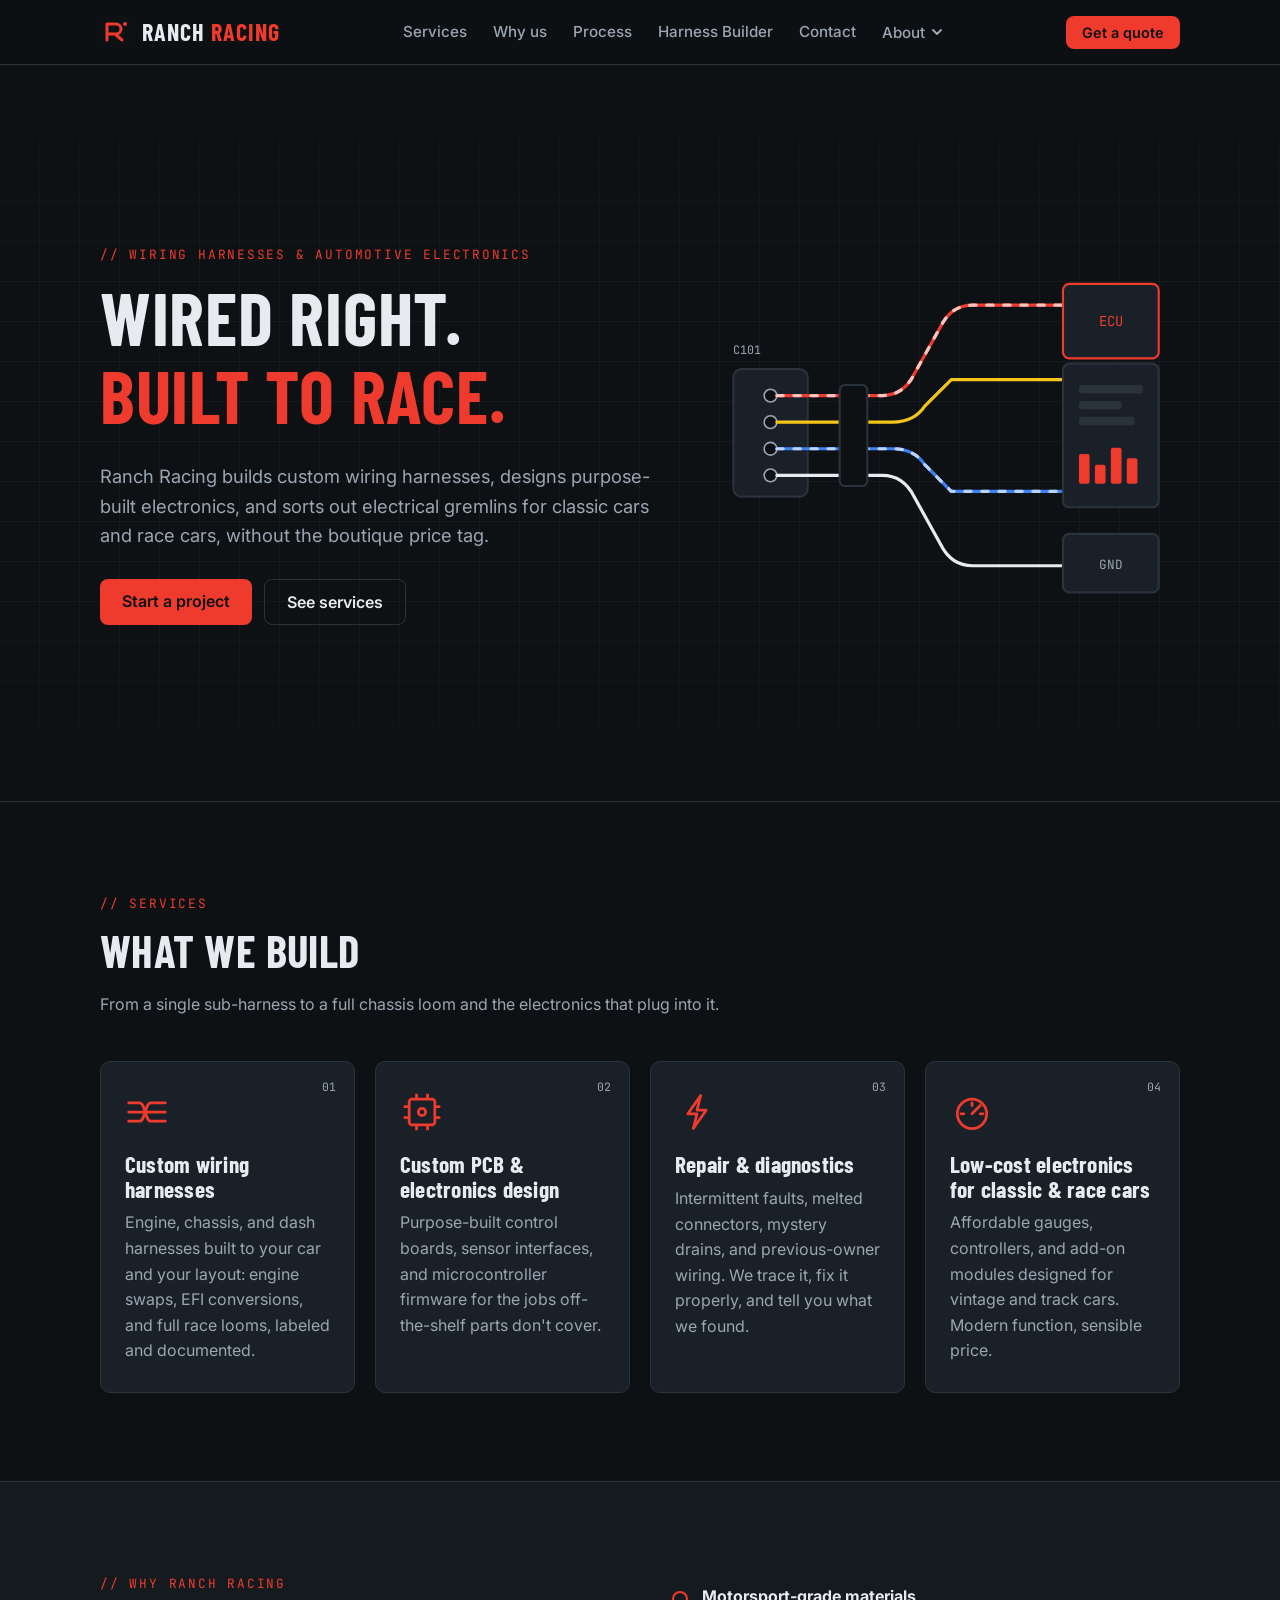
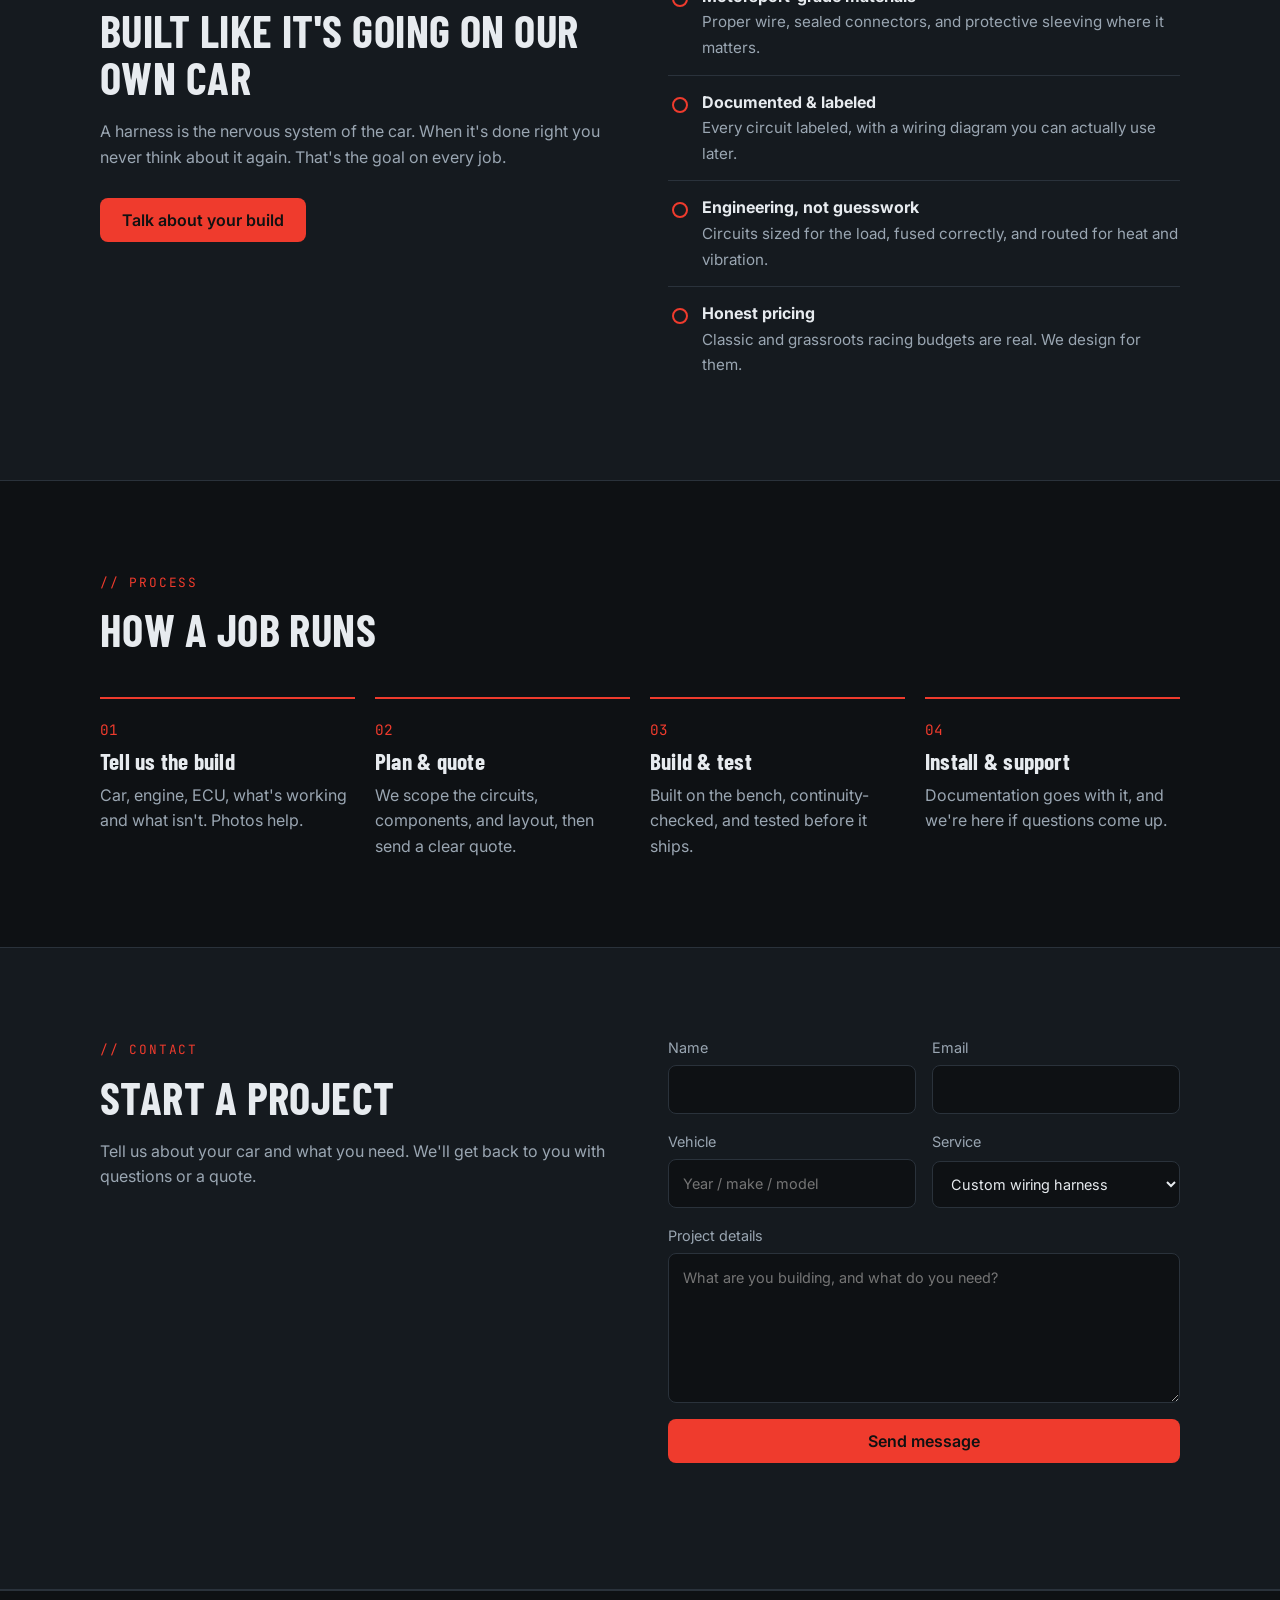
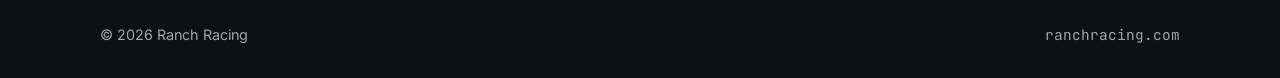
==== commit 699b9c6d: "Add browser-based Harness Builder and project photos Pyodide-powered harness designer (generic conne" ====
--- a/index.html
+++ b/index.html
@@ -29,6 +29,7 @@
         <li><a href="#services">Services</a></li>
         <li><a href="#why">Why us</a></li>
         <li><a href="#process">Process</a></li>
+        <li><a href="builder.html">Harness Builder</a></li>
         <li><a href="#contact">Contact</a></li>
         <li class="dropdown">
           <button class="dd-toggle" type="button" aria-expanded="false" aria-controls="about-menu">About
@@ -37,7 +38,6 @@
           <ul class="dd-menu" id="about-menu">
             <li><a href="projects.html">Projects</a></li>
             <li><a href="about.html">Who we are</a></li>
-            <li><a href="testimonials.html">Testimonials</a></li>
             <li><a href="info.html">General info</a></li>
           </ul>
         </li>
@@ -165,7 +165,7 @@
         <p style="color:var(--muted)">Tell us about your car and what you need. We'll get back to you with questions or a quote.</p>
       </div>
       <!-- Contact form submissions go to Formspree (formspree.io/f/xdeavprg) -->
-      <form id="contact-form" action="https://formspree.io/f/xdeavprg" method="POST">
+      <form id="contact-form" class="js-formspree" action="https://formspree.io/f/xdeavprg" method="POST">
         <div class="row">
           <label>Name<input name="name" autocomplete="name" required></label>
           <label>Email<input type="email" name="email" autocomplete="email" required></label>
@@ -199,32 +199,5 @@
 </footer>
 
 <script src="site.js"></script>
-<script>
-  const form = document.getElementById('contact-form');
-  const status = document.getElementById('form-status');
-  form.addEventListener('submit', async (e) => {
-    e.preventDefault();
-    const btn = form.querySelector('button');
-    btn.disabled = true;
-    status.className = 'form-status';
-    status.textContent = 'Sending…';
-    try {
-      const res = await fetch(form.action, {
-        method: 'POST',
-        body: new FormData(form),
-        headers: { Accept: 'application/json' }
-      });
-      if (!res.ok) throw new Error();
-      form.reset();
-      status.className = 'form-status ok';
-      status.textContent = 'Thanks! Your message is on its way. We\'ll be in touch soon.';
-    } catch {
-      status.className = 'form-status err';
-      status.textContent = 'Something went wrong sending that. Please try again in a moment.';
-    } finally {
-      btn.disabled = false;
-    }
-  });
-</script>
 </body>
 </html>
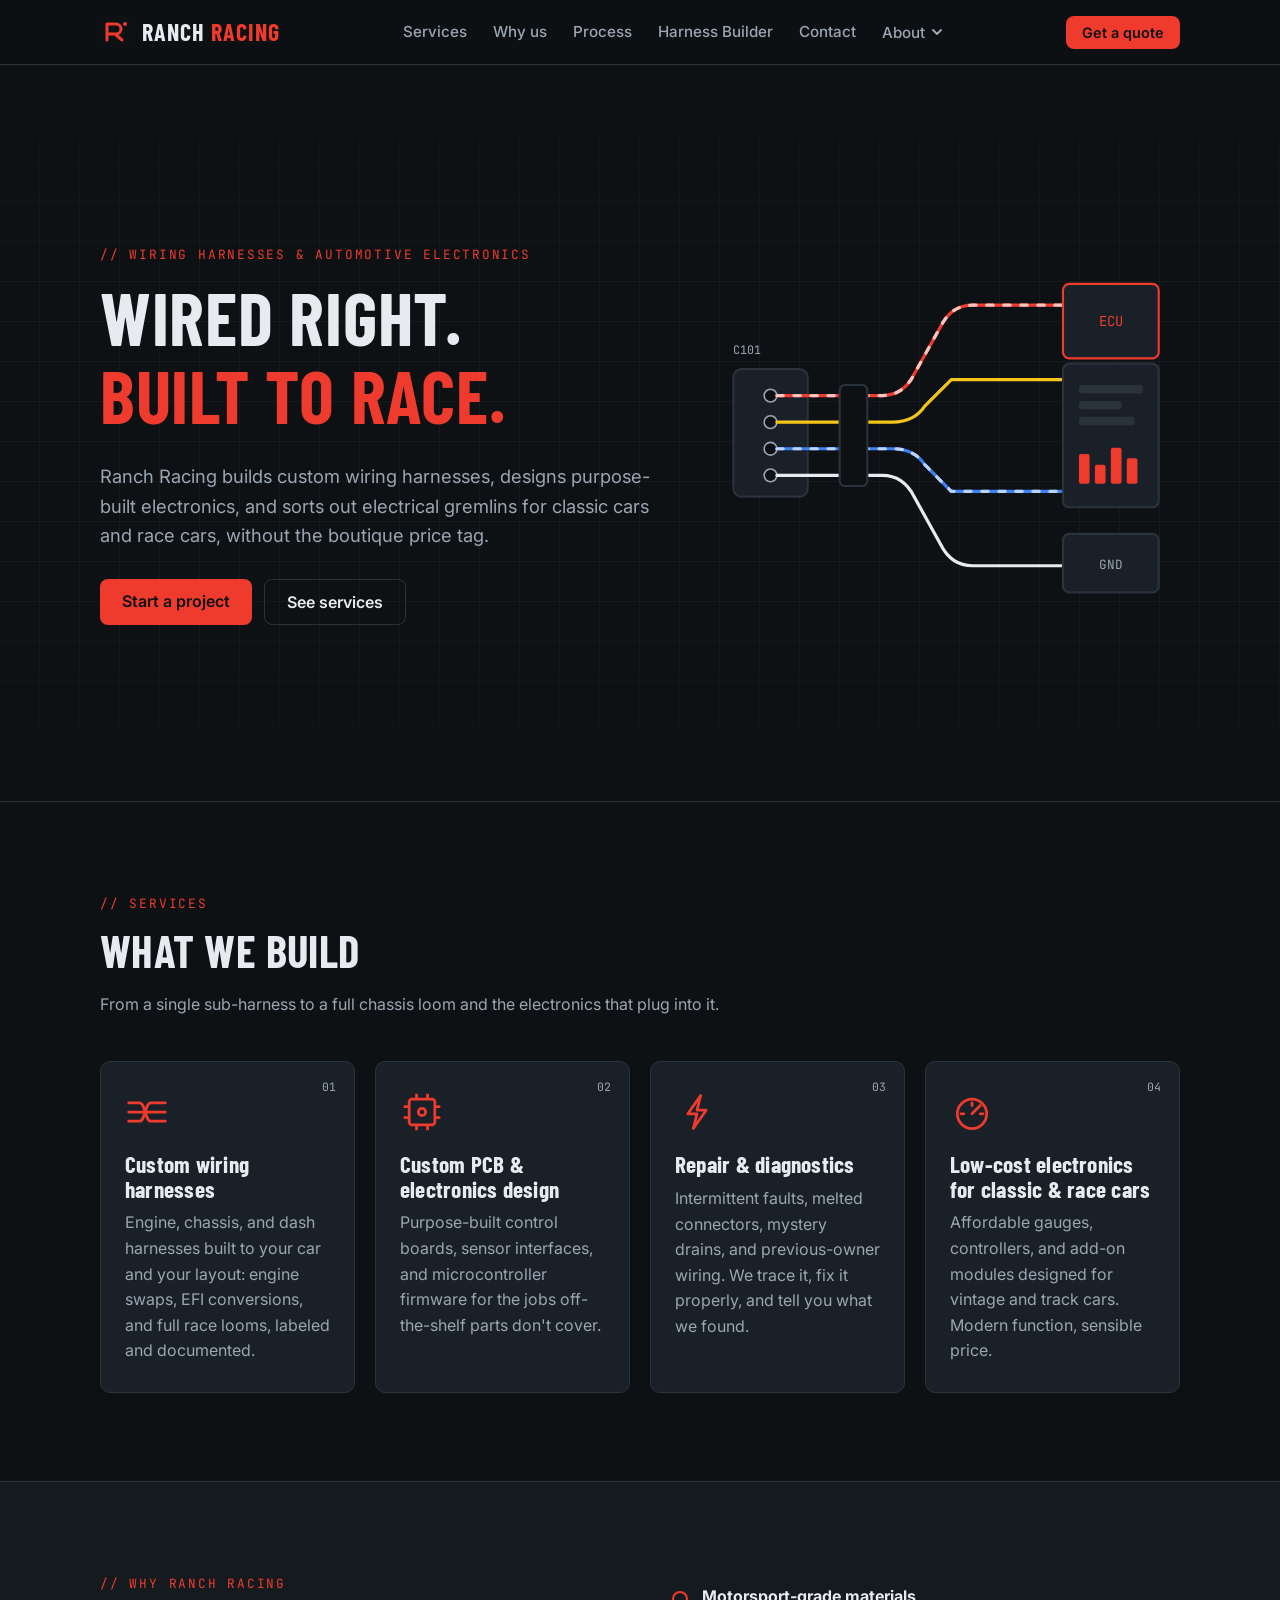
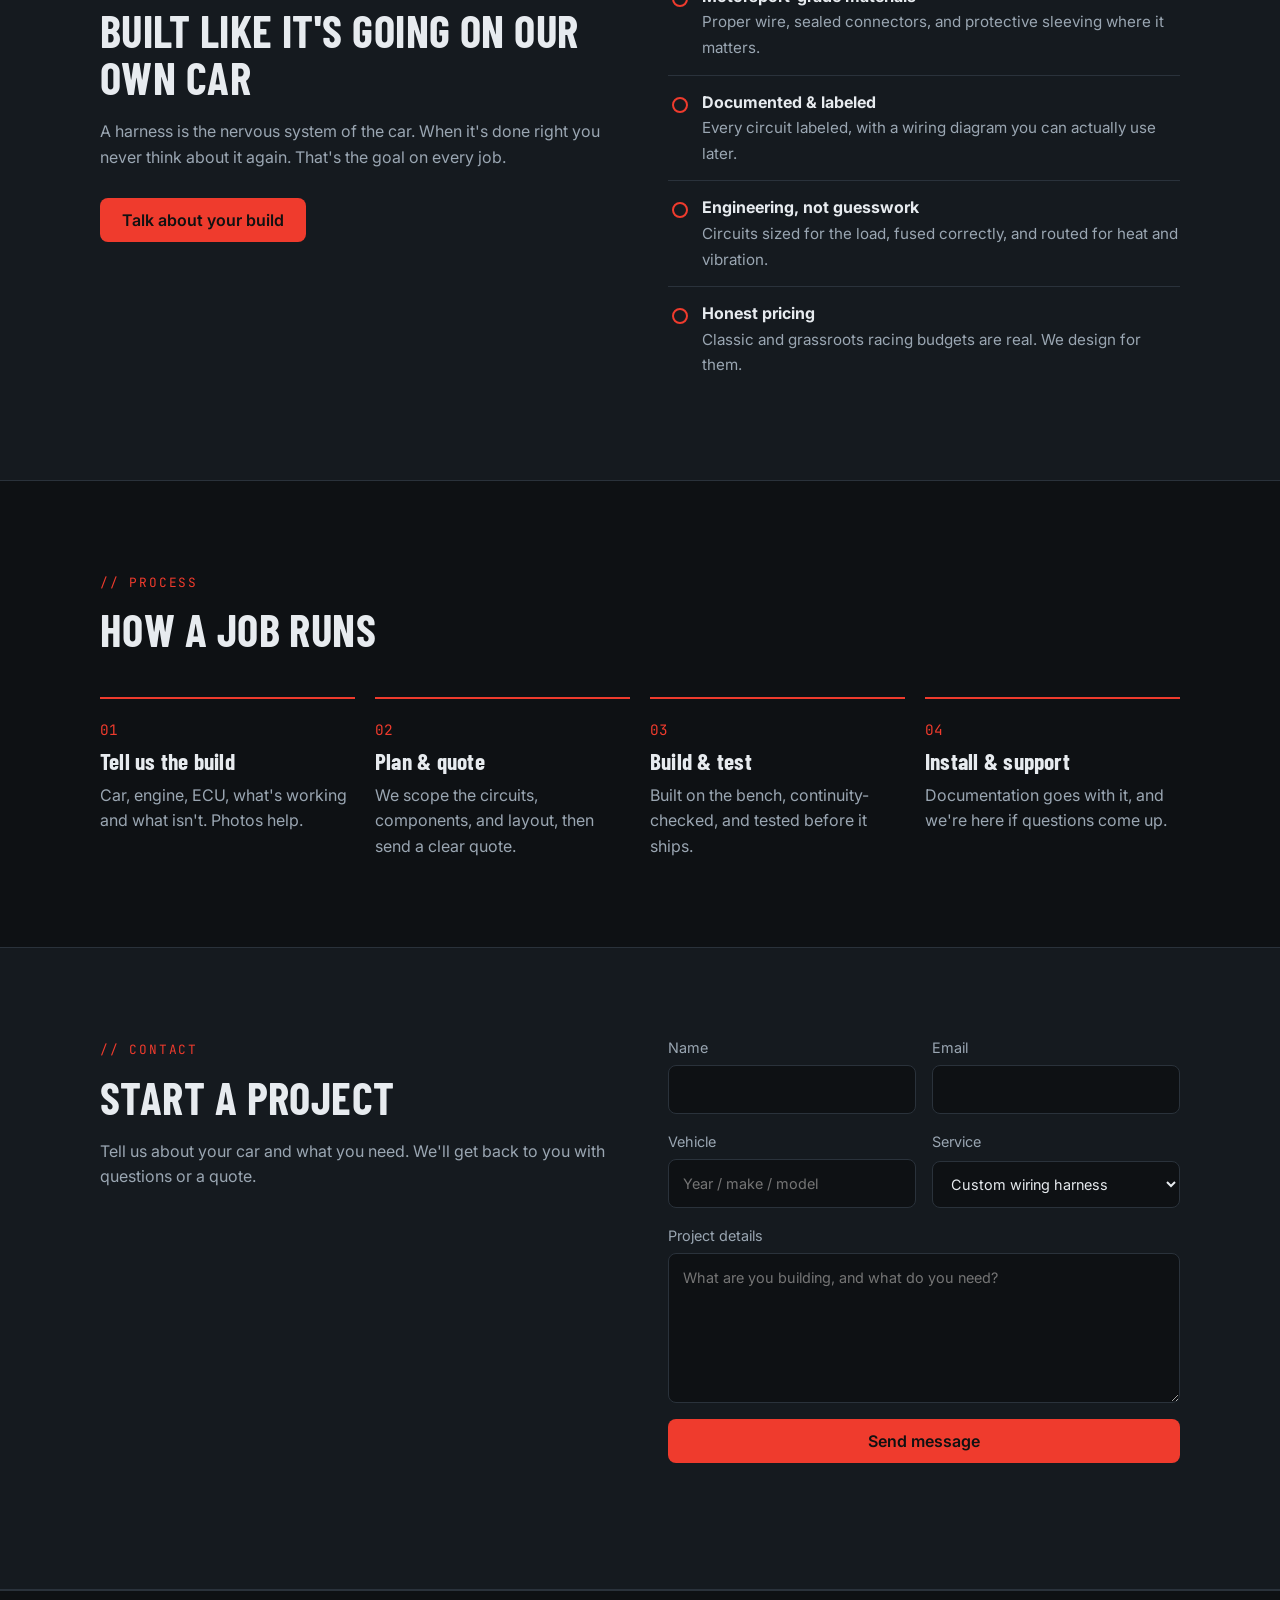
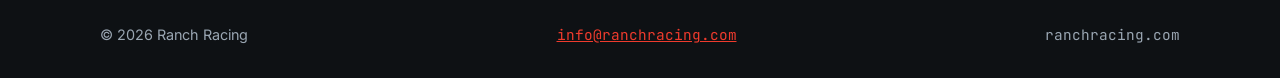
==== commit 1aa212b5: "Add contact email to footer/about, fix mobile dropdown menu The mobile nav-collapse rule (nav ul > l" ====
--- a/index.html
+++ b/index.html
@@ -2,6 +2,15 @@
 <html lang="en">
 <head>
   <meta charset="utf-8">
+  <!-- Google tag (gtag.js) -->
+  <script async src="https://www.googletagmanager.com/gtag/js?id=G-PH9V430S9C"></script>
+  <script>
+    window.dataLayer = window.dataLayer || [];
+    function gtag(){dataLayer.push(arguments);}
+    gtag('js', new Date());
+
+    gtag('config', 'G-PH9V430S9C');
+  </script>
   <meta name="viewport" content="width=device-width, initial-scale=1">
   <title>Ranch Racing | Custom Wiring Harnesses & Automotive Electronics</title>
   <meta name="description" content="Ranch Racing builds custom wiring harnesses, designs custom PCBs and electronics, and repairs electrical systems for classic cars and race cars.">
@@ -194,6 +203,7 @@
 <footer>
   <div class="wrap">
     <span>&copy; <span id="year">2026</span> Ranch Racing</span>
+    <a href="mailto:info@ranchracing.com" class="mono">info@ranchracing.com</a>
     <span class="mono">ranchracing.com</span>
   </div>
 </footer>
--- a/site.css
+++ b/site.css
@@ -80,7 +80,7 @@
 .btn.ghost:hover { border-color: var(--accent); }
 .nav .btn { padding: 8px 16px; font-size: .9rem; }
 @media (max-width: 760px) {
-  nav ul > li:not(.dropdown) { display: none; }
+  nav > ul > li:not(.dropdown) { display: none; }
   .nav { gap: 12px; }
   .nav .btn { padding: 7px 12px; font-size: .85rem; }
   .brand span { font-size: 1.3rem; }
